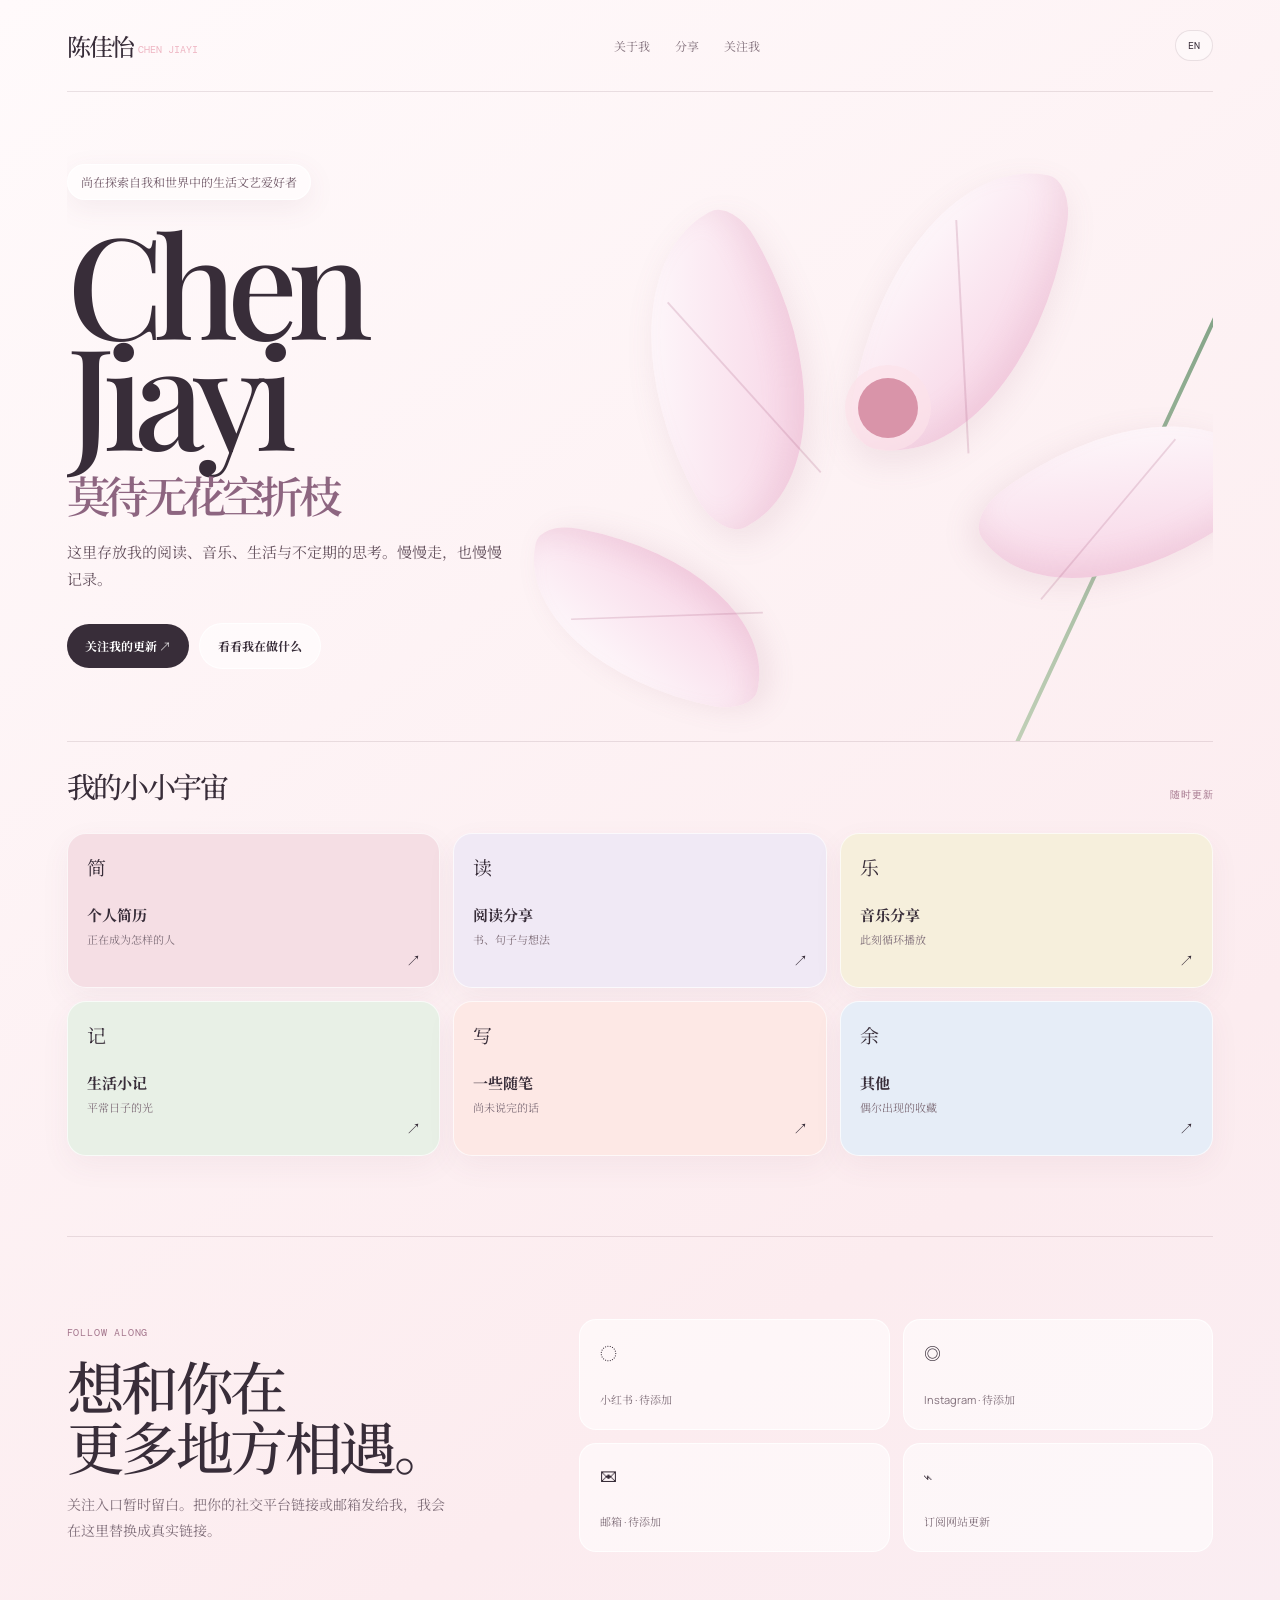
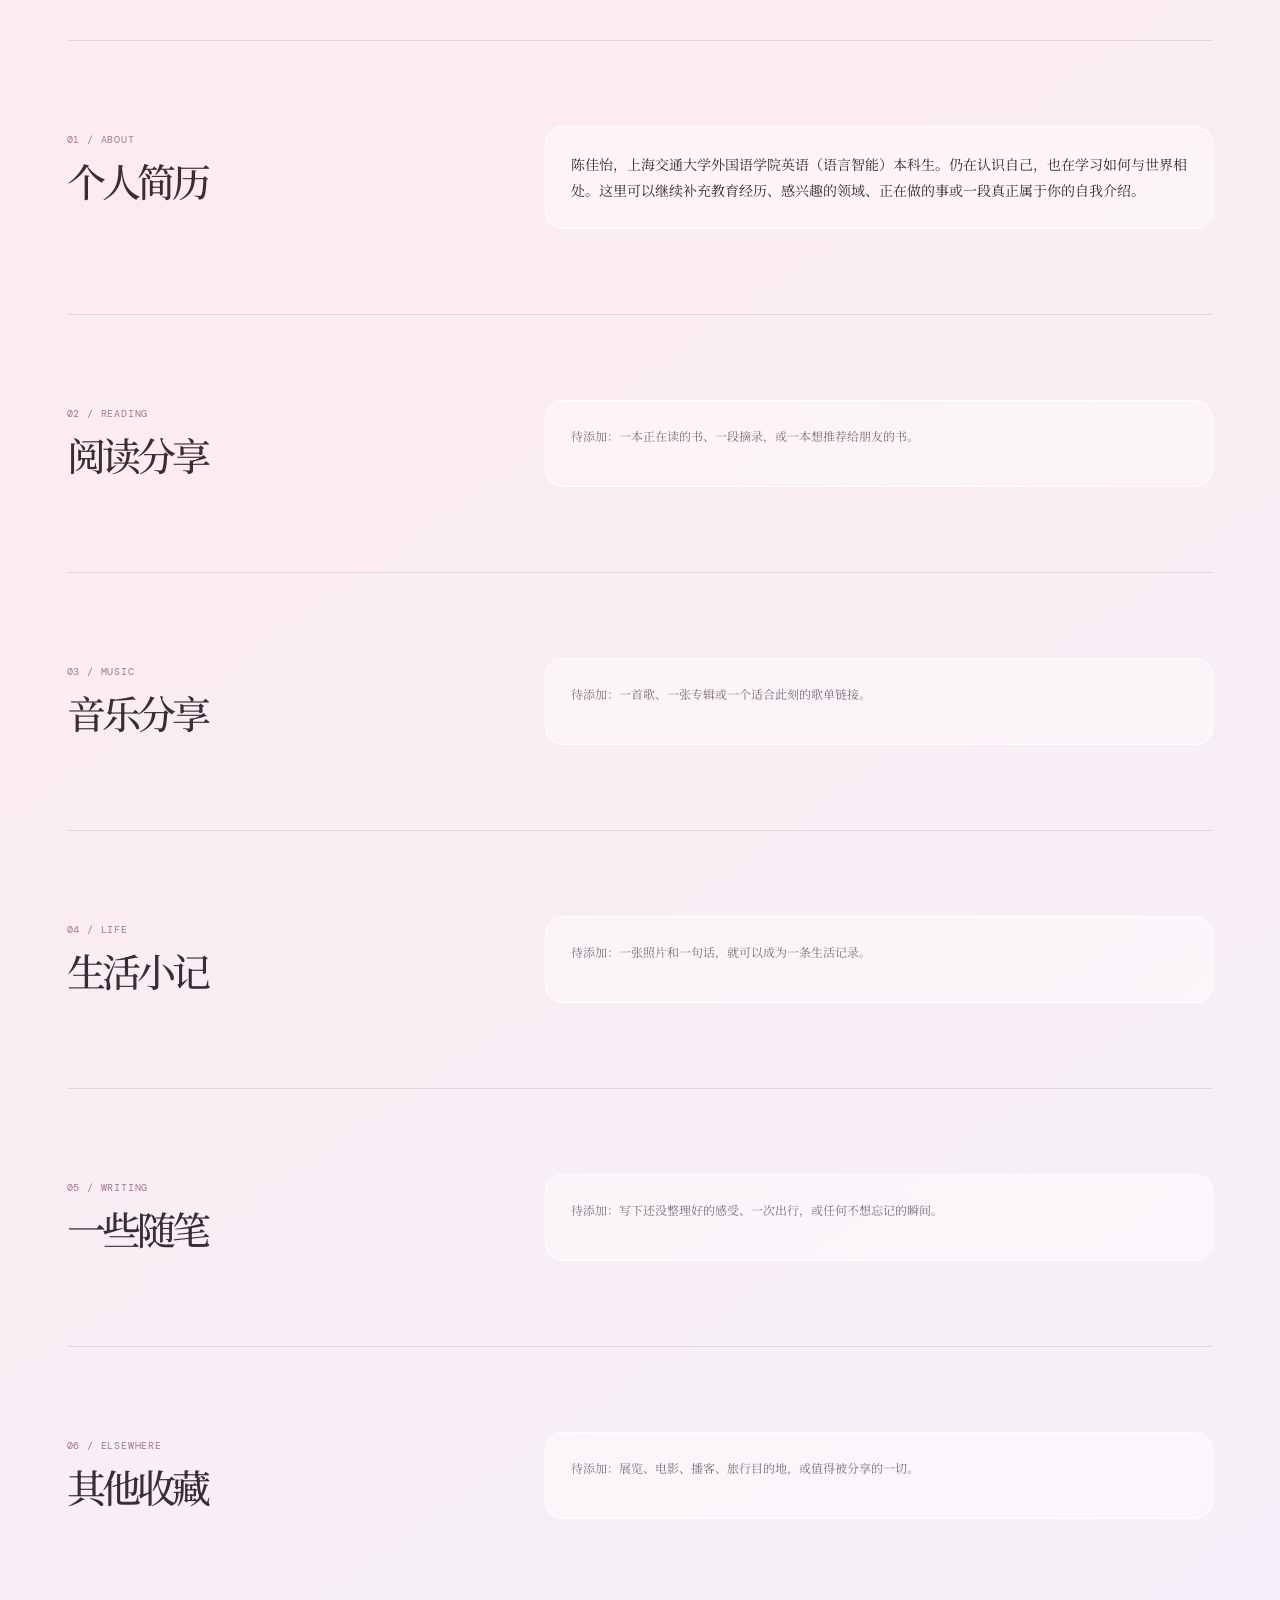
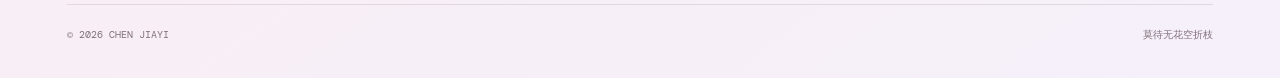
==== index.html @ 59986fd1 "Publish add-x20 static site Co-authored-by: Copilot App <223556219+Copilot@users.noreply.github.com>" ====
<!doctype html><html lang="zh-CN"><head><meta charset="utf-8"><meta name="viewport" content="width=device-width,initial-scale=1"><meta name="description" content="陈佳怡的个人网站"><title>陈佳怡 · 莫待无花空折枝</title><link rel="stylesheet" href="style.css"></head><body><div class="shell"><header class="top"><a class="brand" href="#top">陈佳怡<small>CHEN JIAYI</small></a><nav class="menu"><a href="#about" data-zh="关于我" data-en="About">关于我</a><a href="#sharing" data-zh="分享" data-en="Sharing">分享</a><a href="#follow" data-zh="关注我" data-en="Follow">关注我</a></nav><button class="lang">EN</button></header><main id="top"><section class="hero"><div class="intro"><span class="pill" data-zh="尚在探索自我和世界中的生活文艺爱好者" data-en="A life & arts lover, still exploring self and world">尚在探索自我和世界中的生活文艺爱好者</span><h1>Chen<br>Jiayi<span data-zh="莫待无花空折枝" data-en="Gather flowers while they bloom">莫待无花空折枝</span></h1><p class="summary" data-zh="这里存放我的阅读、音乐、生活与不定期的思考。慢慢走，也慢慢记录。" data-en="A home for my reading, music, everyday life, and occasional thoughts. Moving slowly, and keeping notes along the way.">这里存放我的阅读、音乐、生活与不定期的思考。慢慢走，也慢慢记录。</p><div class="actions"><a class="button primary" href="#follow" data-zh="关注我的更新 ↗" data-en="Follow my updates ↗">关注我的更新 ↗</a><a class="button secondary" href="#sharing" data-zh="看看我在做什么" data-en="See what I share">看看我在做什么</a></div></div><div class="magnolia" aria-hidden="true"><i class="stem"></i><i class="petal p1"></i><i class="petal p2"></i><i class="petal p3"></i><i class="petal p4"></i><i class="flower-center"></i></div></section><section class="modules" id="sharing"><div class="modules-head"><h2 data-zh="我的小小宇宙" data-en="My little universe">我的小小宇宙</h2><span class="eyebrow" data-zh="随时更新" data-en="UPDATED WHENEVER">随时更新</span></div><div class="module-grid"><a class="module" href="#about"><span class="icon">简</span><strong data-zh="个人简历" data-en="About me">个人简历</strong><small data-zh="正在成为怎样的人" data-en="Who I’m becoming">正在成为怎样的人</small><b>↗</b></a><a class="module" href="#reading"><span class="icon">读</span><strong data-zh="阅读分享" data-en="Reading">阅读分享</strong><small data-zh="书、句子与想法" data-en="Books, lines, ideas">书、句子与想法</small><b>↗</b></a><a class="module" href="#music"><span class="icon">乐</span><strong data-zh="音乐分享" data-en="Music">音乐分享</strong><small data-zh="此刻循环播放" data-en="On repeat lately">此刻循环播放</small><b>↗</b></a><a class="module" href="#life"><span class="icon">记</span><strong data-zh="生活小记" data-en="Life notes">生活小记</strong><small data-zh="平常日子的光" data-en="Light in ordinary days">平常日子的光</small><b>↗</b></a><a class="module" href="#writing"><span class="icon">写</span><strong data-zh="一些随笔" data-en="Writing">一些随笔</strong><small data-zh="尚未说完的话" data-en="Thoughts in progress">尚未说完的话</small><b>↗</b></a><a class="module" href="#other"><span class="icon">余</span><strong data-zh="其他" data-en="Elsewhere">其他</strong><small data-zh="偶尔出现的收藏" data-en="Occasional finds">偶尔出现的收藏</small><b>↗</b></a></div></section><section class="quick" id="follow"><div><span class="eyebrow">FOLLOW ALONG</span><h2 data-zh="想和你在<br>更多地方相遇。" data-en="Let’s meet in<br>more places.">想和你在<br>更多地方相遇。</h2><p data-zh="关注入口暂时留白。把你的社交平台链接或邮箱发给我，我会在这里替换成真实链接。" data-en="These follow links are ready for your social accounts or email. Send me the addresses and I’ll add the real destinations.">关注入口暂时留白。把你的社交平台链接或邮箱发给我，我会在这里替换成真实链接。</p></div><div class="follow"><a href="#"><span>◌</span><small data-zh="小红书 · 待添加" data-en="Xiaohongshu · To add">小红书 · 待添加</small></a><a href="#"><span>◎</span><small data-zh="Instagram · 待添加" data-en="Instagram · To add">Instagram · 待添加</small></a><a href="#"><span>✉</span><small data-zh="邮箱 · 待添加" data-en="Email · To add">邮箱 · 待添加</small></a><a href="#sharing"><span>⌁</span><small data-zh="订阅网站更新" data-en="Follow site updates">订阅网站更新</small></a></div></section><section class="detail" id="about"><div class="detail-grid"><div><span class="eyebrow">01 / ABOUT</span><h2 class="detail-title" data-zh="个人简历" data-en="About me">个人简历</h2></div><div class="content-card"><p data-zh="陈佳怡，上海交通大学外国语学院英语（语言智能）本科生。仍在认识自己，也在学习如何与世界相处。这里可以继续补充教育经历、感兴趣的领域、正在做的事或一段真正属于你的自我介绍。" data-en="Chen Jiayi is an undergraduate student of English (Language Intelligence) at the School of Foreign Languages, Shanghai Jiao Tong University. Still getting to know herself, and learning how to be with the world. This is a space for your education, interests, current work, or a personal introduction.">陈佳怡，上海交通大学外国语学院英语（语言智能）本科生。仍在认识自己，也在学习如何与世界相处。这里可以继续补充教育经历、感兴趣的领域、正在做的事或一段真正属于你的自我介绍。</p></div></div></section><section class="detail" id="reading"><div class="detail-grid"><div><span class="eyebrow">02 / READING</span><h2 class="detail-title" data-zh="阅读分享" data-en="Reading">阅读分享</h2></div><div class="content-card"><p class="note" data-zh="待添加：一本正在读的书、一段摘录，或一本想推荐给朋友的书。" data-en="To add: A book you are reading, a favorite passage, or a recommendation for a friend.">待添加：一本正在读的书、一段摘录，或一本想推荐给朋友的书。</p></div></div></section><section class="detail" id="music"><div class="detail-grid"><div><span class="eyebrow">03 / MUSIC</span><h2 class="detail-title" data-zh="音乐分享" data-en="Music">音乐分享</h2></div><div class="content-card"><p class="note" data-zh="待添加：一首歌、一张专辑或一个适合此刻的歌单链接。" data-en="To add: A song, an album, or a playlist for this moment.">待添加：一首歌、一张专辑或一个适合此刻的歌单链接。</p></div></div></section><section class="detail" id="life"><div class="detail-grid"><div><span class="eyebrow">04 / LIFE</span><h2 class="detail-title" data-zh="生活小记" data-en="Life notes">生活小记</h2></div><div class="content-card"><p class="note" data-zh="待添加：一张照片和一句话，就可以成为一条生活记录。" data-en="To add: One photo and one sentence are enough for a life note.">待添加：一张照片和一句话，就可以成为一条生活记录。</p></div></div></section><section class="detail" id="writing"><div class="detail-grid"><div><span class="eyebrow">05 / WRITING</span><h2 class="detail-title" data-zh="一些随笔" data-en="Writing">一些随笔</h2></div><div class="content-card"><p class="note" data-zh="待添加：写下还没整理好的感受、一次出行，或任何不想忘记的瞬间。" data-en="To add: A feeling still taking shape, a journey, or a moment you don’t want to lose.">待添加：写下还没整理好的感受、一次出行，或任何不想忘记的瞬间。</p></div></div></section><section class="detail" id="other"><div class="detail-grid"><div><span class="eyebrow">06 / ELSEWHERE</span><h2 class="detail-title" data-zh="其他收藏" data-en="Elsewhere">其他收藏</h2></div><div class="content-card"><p class="note" data-zh="待添加：展览、电影、播客、旅行目的地，或值得被分享的一切。" data-en="To add: Exhibitions, films, podcasts, travel places, or anything worth sharing.">待添加：展览、电影、播客、旅行目的地，或值得被分享的一切。</p></div></div></section></main><footer class="footer"><span>© 2026 CHEN JIAYI</span><span data-zh="莫待无花空折枝" data-en="GATHER FLOWERS WHILE THEY BLOOM">莫待无花空折枝</span></footer></div><script src="script.js"></script></body></html>
---- style.css ----
@import url('https://fonts.googleapis.com/css2?family=DM+Mono&family=Manrope:wght@400;500;600;700&family=Noto+Serif+SC:wght@400;500;600;700&family=Playfair+Display:ital,wght@0,500;0,600;1,500;1,600&display=swap');
:root{--ink:#382d39;--muted:#806f7a;--pink:#fcedf0;--rose:#eeb5c2;--lav:#eee9f5;--cream:#fffdfb;--line:rgba(93,58,75,.13);--glass:rgba(255,255,255,.55)}*{box-sizing:border-box}html{scroll-behavior:smooth}body{margin:0;background:linear-gradient(145deg,#fffafb 0%,#fcecef 45%,#f5f0fa 100%);color:var(--ink);font-family:Manrope,'Noto Serif SC',sans-serif}.shell{max-width:1370px;margin:auto;min-height:100vh;padding:0 5.2vw}.top{height:92px;display:flex;align-items:center;justify-content:space-between;border-bottom:1px solid var(--line)}.brand{font:500 24px 'Noto Serif SC',serif;letter-spacing:-.08em;color:var(--ink);text-decoration:none}.brand small{font:10px 'DM Mono';letter-spacing:0;color:var(--rose);vertical-align:middle;margin-left:5px}.menu{display:flex;align-items:center;gap:25px}.menu a{font-size:12px;color:var(--muted);text-decoration:none}.menu a:hover{color:var(--ink)}.lang{font:10px 'DM Mono';color:var(--ink);border:1px solid var(--line);background:rgba(255,255,255,.4);border-radius:20px;padding:8px 12px;cursor:pointer}.hero{min-height:610px;display:grid;grid-template-columns:1.08fr .92fr;align-items:center;position:relative;overflow:hidden}.intro{position:relative;z-index:3;padding:72px 0}.pill{display:inline-block;background:var(--glass);border:1px solid rgba(255,255,255,.9);box-shadow:0 8px 28px rgba(124,76,97,.08);border-radius:99px;padding:8px 13px;font-size:12px;color:#745d6b}.hero h1{font:500 clamp(5rem,11vw,10.5rem)/.79 'Playfair Display','Noto Serif SC',serif;letter-spacing:-.075em;margin:26px 0 13px}.hero h1 span{display:block;font:600 clamp(1.55rem,3.4vw,3.25rem)/1 'Noto Serif SC';letter-spacing:-.12em;color:#8d6580;margin-top:25px}.summary{font-size:15px;line-height:1.8;max-width:445px;margin:22px 0;color:#66535f}.actions{display:flex;gap:10px;align-items:center;margin-top:30px}.button{border-radius:99px;padding:13px 18px;text-decoration:none;font-size:12px;font-weight:700}.button.primary{background:var(--ink);color:white}.button.secondary{color:var(--ink);background:var(--glass);border:1px solid rgba(255,255,255,.9)}.magnolia{position:absolute;right:-3%;width:54%;height:100%;top:0;z-index:1}.stem{position:absolute;right:19%;bottom:-7%;height:87%;width:4px;background:linear-gradient(#7b9e81,#c3d1b9);transform:rotate(25deg);border-radius:10px}.petal{position:absolute;width:190px;height:315px;background:linear-gradient(120deg,#fff 10%,#f7d3e5 80%);border-radius:88% 16% 86% 17%;transform-origin:bottom center;box-shadow:inset -15px -10px 30px rgba(205,132,166,.14),0 13px 35px rgba(144,99,121,.12)}.petal:after{content:"";position:absolute;width:2px;height:78%;left:53%;bottom:3%;background:rgba(181,111,144,.25);transform:rotate(-13deg)}.p1{left:12%;top:14%;transform:rotate(-29deg) scale(.93)}.p2{left:34%;top:8%;transform:rotate(10deg) scale(.95)}.p3{left:47%;top:27%;transform:rotate(53deg) scale(.85)}.p4{left:7%;top:36%;transform:rotate(-79deg) scale(.78)}.flower-center{position:absolute;top:44%;left:37%;width:60px;height:60px;background:#d994a9;border-radius:50%;z-index:2;box-shadow:0 0 0 13px rgba(252,227,234,.7)}.modules{border-top:1px solid var(--line);padding:23px 0 80px}.modules-head{display:flex;justify-content:space-between;align-items:baseline;margin-bottom:27px}.eyebrow{font:10px 'DM Mono';letter-spacing:.08em;color:#a4768d}.modules-head h2,.section-title{font:500 29px 'Noto Serif SC';letter-spacing:-.08em;margin:0}.module-grid{display:grid;grid-template-columns:repeat(3,1fr);gap:13px}.module{min-height:155px;border-radius:19px;padding:19px;position:relative;overflow:hidden;text-decoration:none;color:var(--ink);border:1px solid rgba(255,255,255,.72);box-shadow:0 10px 30px rgba(122,76,96,.06);transition:transform .2s}.module:hover{transform:translateY(-4px)}.module:nth-child(1){background:#f5dee4}.module:nth-child(2){background:#f0e9f5}.module:nth-child(3){background:#f6efdc}.module:nth-child(4){background:#e8f0e6}.module:nth-child(5){background:#fde8e5}.module:nth-child(6){background:#e6edf7}.module .icon{font:19px 'Noto Serif SC';display:block;margin-bottom:24px}.module strong{display:block;font-size:15px}.module small{display:block;margin-top:5px;font-size:11px;color:var(--muted)}.module b{position:absolute;right:18px;bottom:16px;font:15px 'DM Mono';font-weight:400}.quick{padding:82px 0;border-top:1px solid var(--line);display:grid;grid-template-columns:.8fr 1.2fr;gap:7vw}.quick h2{font:500 clamp(2.2rem,4.5vw,4.5rem)/1.05 'Playfair Display','Noto Serif SC';letter-spacing:-.06em;margin:15px 0}.quick p{font-size:14px;line-height:1.85;color:var(--muted);max-width:390px}.follow{display:grid;grid-template-columns:1fr 1fr;gap:13px;align-content:start}.follow a{border-radius:17px;padding:20px;background:var(--glass);border:1px solid rgba(255,255,255,.8);color:var(--ink);text-decoration:none;min-height:105px}.follow span{display:block;font-size:17px;margin-bottom:22px}.follow small{font-size:11px;color:var(--muted)}.detail{scroll-margin-top:25px;padding:85px 0;border-top:1px solid var(--line)}.detail-grid{display:grid;grid-template-columns:.72fr 1.28fr;gap:8vw}.detail-title{font:500 39px/1.15 'Noto Serif SC';letter-spacing:-.1em;margin:10px 0}.content-card{background:rgba(255,255,255,.42);border:1px solid rgba(255,255,255,.8);padding:25px;border-radius:18px;line-height:1.85;font-size:14px}.content-card p{margin:0}.note{color:var(--muted);font-size:12px}.footer{display:flex;justify-content:space-between;border-top:1px solid var(--line);padding:23px 0 36px;font:10px 'DM Mono';color:var(--muted)}@media(max-width:760px){.shell{padding:0 21px}.top{height:72px}.menu{gap:11px}.menu a{font-size:10px}.brand{font-size:20px}.hero{min-height:650px;display:block}.intro{padding-top:76px}.hero h1{font-size:21vw}.summary{max-width:80%;font-size:13px}.magnolia{height:54%;width:95%;right:-23%;bottom:-1%;top:auto;opacity:.78}.petal{width:120px;height:200px}.module-grid{grid-template-columns:1fr 1fr}.module{min-height:135px}.quick,.detail-grid{grid-template-columns:1fr;gap:35px}.quick{padding:58px 0}.footer{gap:14px;flex-wrap:wrap}.actions{flex-wrap:wrap}.detail{padding:60px 0}}
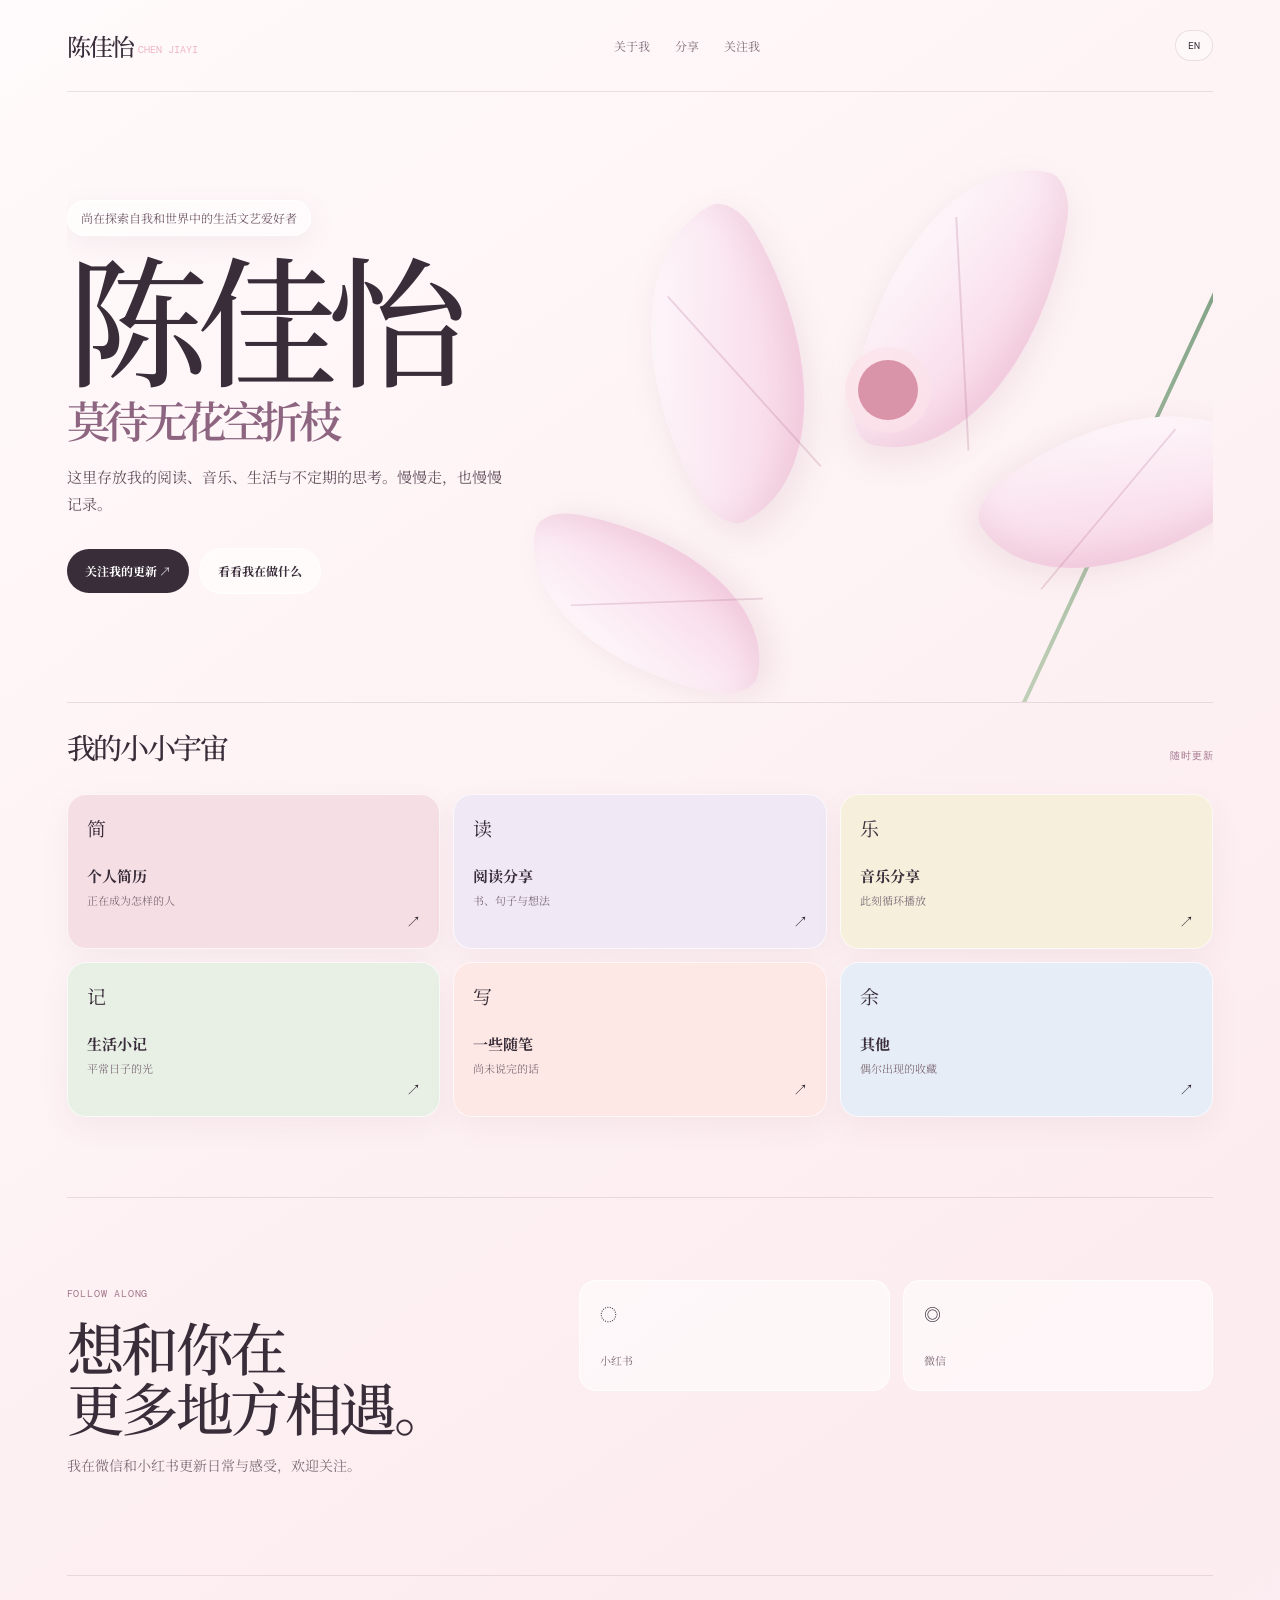
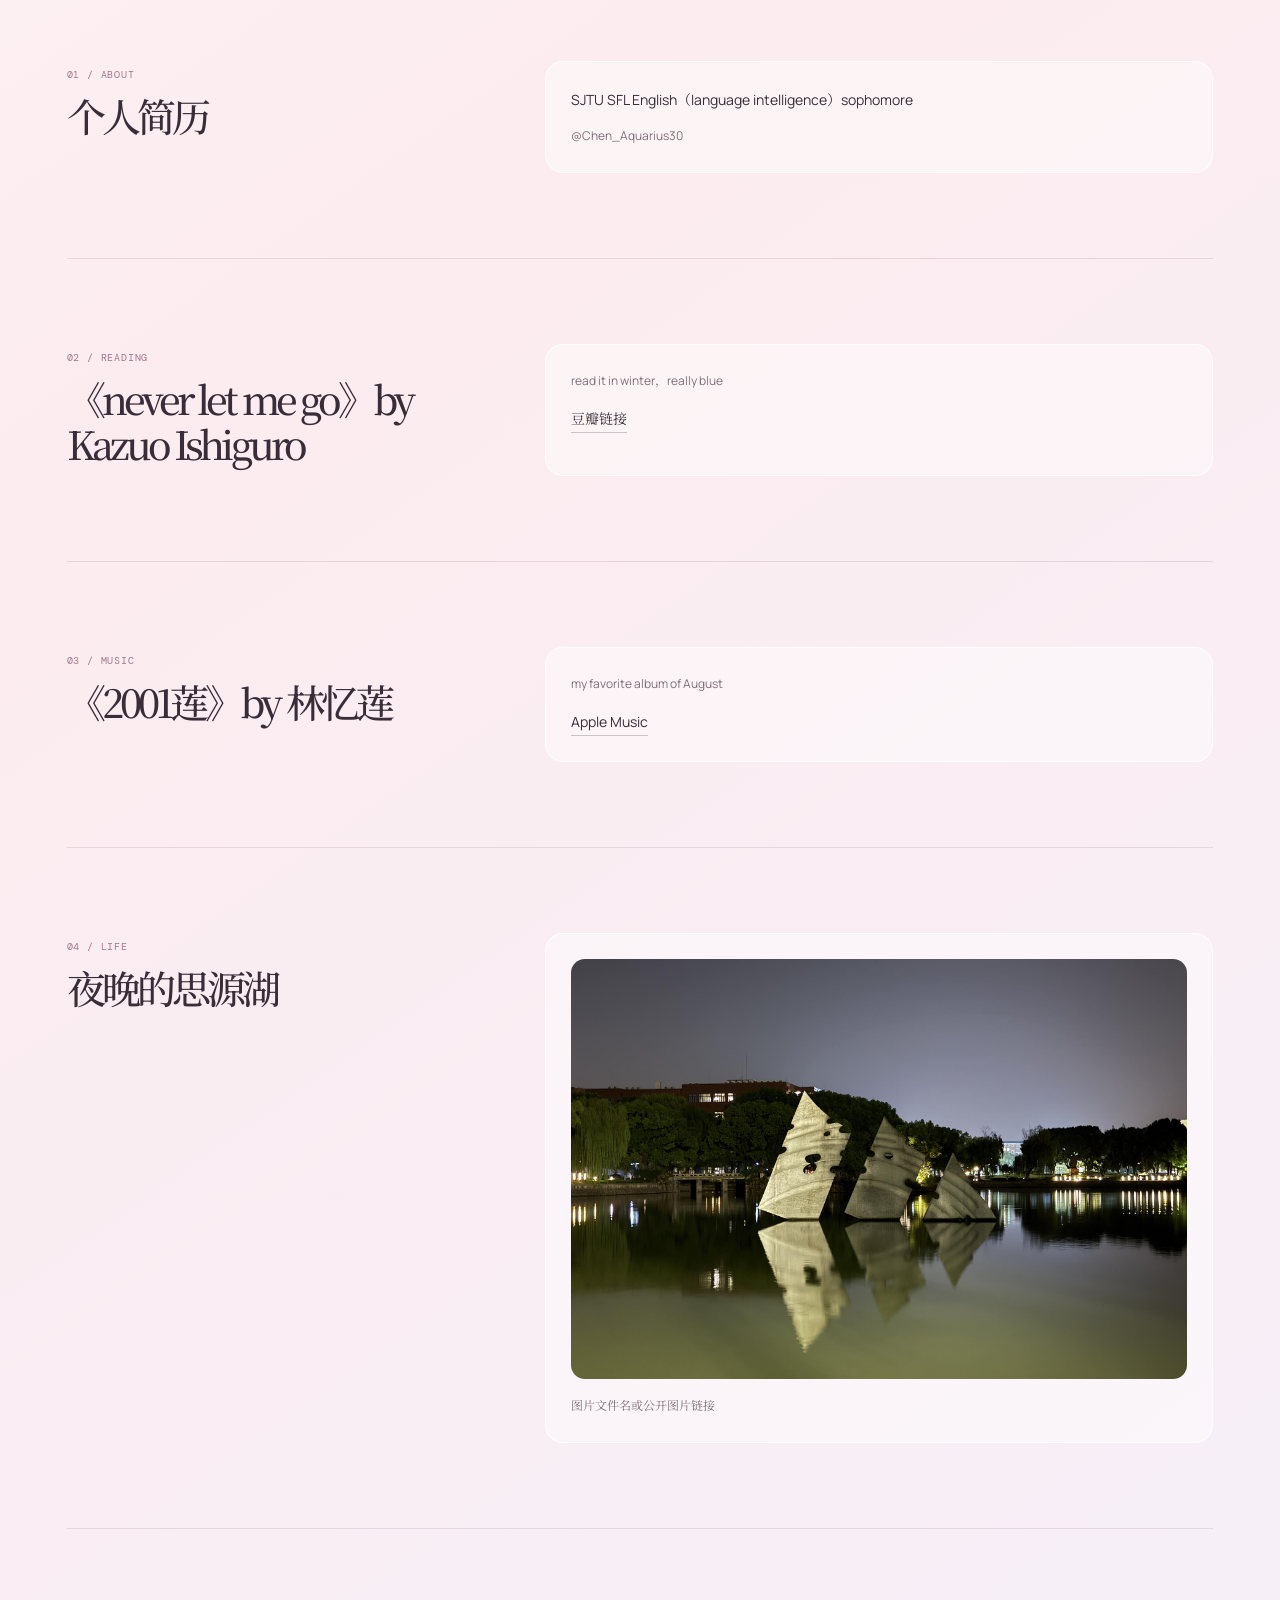
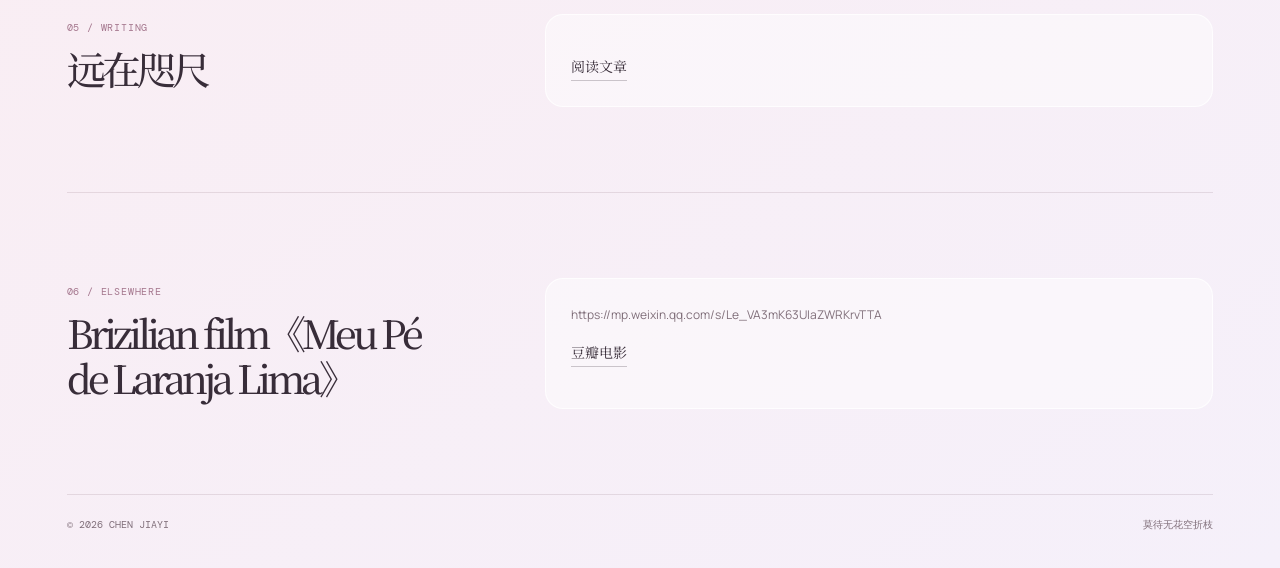
==== commit 75b11e59: "feat: create Chen Jiayi personal homepage" ====
--- a/index.html
+++ b/index.html
@@ -1 +1,162 @@
-<!doctype html><html lang="zh-CN"><head><meta charset="utf-8"><meta name="viewport" content="width=device-width,initial-scale=1"><meta name="description" content="陈佳怡的个人网站"><title>陈佳怡 · 莫待无花空折枝</title><link rel="stylesheet" href="style.css"></head><body><div class="shell"><header class="top"><a class="brand" href="#top">陈佳怡<small>CHEN JIAYI</small></a><nav class="menu"><a href="#about" data-zh="关于我" data-en="About">关于我</a><a href="#sharing" data-zh="分享" data-en="Sharing">分享</a><a href="#follow" data-zh="关注我" data-en="Follow">关注我</a></nav><button class="lang">EN</button></header><main id="top"><section class="hero"><div class="intro"><span class="pill" data-zh="尚在探索自我和世界中的生活文艺爱好者" data-en="A life & arts lover, still exploring self and world">尚在探索自我和世界中的生活文艺爱好者</span><h1>Chen<br>Jiayi<span data-zh="莫待无花空折枝" data-en="Gather flowers while they bloom">莫待无花空折枝</span></h1><p class="summary" data-zh="这里存放我的阅读、音乐、生活与不定期的思考。慢慢走，也慢慢记录。" data-en="A home for my reading, music, everyday life, and occasional thoughts. Moving slowly, and keeping notes along the way.">这里存放我的阅读、音乐、生活与不定期的思考。慢慢走，也慢慢记录。</p><div class="actions"><a class="button primary" href="#follow" data-zh="关注我的更新 ↗" data-en="Follow my updates ↗">关注我的更新 ↗</a><a class="button secondary" href="#sharing" data-zh="看看我在做什么" data-en="See what I share">看看我在做什么</a></div></div><div class="magnolia" aria-hidden="true"><i class="stem"></i><i class="petal p1"></i><i class="petal p2"></i><i class="petal p3"></i><i class="petal p4"></i><i class="flower-center"></i></div></section><section class="modules" id="sharing"><div class="modules-head"><h2 data-zh="我的小小宇宙" data-en="My little universe">我的小小宇宙</h2><span class="eyebrow" data-zh="随时更新" data-en="UPDATED WHENEVER">随时更新</span></div><div class="module-grid"><a class="module" href="#about"><span class="icon">简</span><strong data-zh="个人简历" data-en="About me">个人简历</strong><small data-zh="正在成为怎样的人" data-en="Who I’m becoming">正在成为怎样的人</small><b>↗</b></a><a class="module" href="#reading"><span class="icon">读</span><strong data-zh="阅读分享" data-en="Reading">阅读分享</strong><small data-zh="书、句子与想法" data-en="Books, lines, ideas">书、句子与想法</small><b>↗</b></a><a class="module" href="#music"><span class="icon">乐</span><strong data-zh="音乐分享" data-en="Music">音乐分享</strong><small data-zh="此刻循环播放" data-en="On repeat lately">此刻循环播放</small><b>↗</b></a><a class="module" href="#life"><span class="icon">记</span><strong data-zh="生活小记" data-en="Life notes">生活小记</strong><small data-zh="平常日子的光" data-en="Light in ordinary days">平常日子的光</small><b>↗</b></a><a class="module" href="#writing"><span class="icon">写</span><strong data-zh="一些随笔" data-en="Writing">一些随笔</strong><small data-zh="尚未说完的话" data-en="Thoughts in progress">尚未说完的话</small><b>↗</b></a><a class="module" href="#other"><span class="icon">余</span><strong data-zh="其他" data-en="Elsewhere">其他</strong><small data-zh="偶尔出现的收藏" data-en="Occasional finds">偶尔出现的收藏</small><b>↗</b></a></div></section><section class="quick" id="follow"><div><span class="eyebrow">FOLLOW ALONG</span><h2 data-zh="想和你在<br>更多地方相遇。" data-en="Let’s meet in<br>more places.">想和你在<br>更多地方相遇。</h2><p data-zh="关注入口暂时留白。把你的社交平台链接或邮箱发给我，我会在这里替换成真实链接。" data-en="These follow links are ready for your social accounts or email. Send me the addresses and I’ll add the real destinations.">关注入口暂时留白。把你的社交平台链接或邮箱发给我，我会在这里替换成真实链接。</p></div><div class="follow"><a href="#"><span>◌</span><small data-zh="小红书 · 待添加" data-en="Xiaohongshu · To add">小红书 · 待添加</small></a><a href="#"><span>◎</span><small data-zh="Instagram · 待添加" data-en="Instagram · To add">Instagram · 待添加</small></a><a href="#"><span>✉</span><small data-zh="邮箱 · 待添加" data-en="Email · To add">邮箱 · 待添加</small></a><a href="#sharing"><span>⌁</span><small data-zh="订阅网站更新" data-en="Follow site updates">订阅网站更新</small></a></div></section><section class="detail" id="about"><div class="detail-grid"><div><span class="eyebrow">01 / ABOUT</span><h2 class="detail-title" data-zh="个人简历" data-en="About me">个人简历</h2></div><div class="content-card"><p data-zh="陈佳怡，上海交通大学外国语学院英语（语言智能）本科生。仍在认识自己，也在学习如何与世界相处。这里可以继续补充教育经历、感兴趣的领域、正在做的事或一段真正属于你的自我介绍。" data-en="Chen Jiayi is an undergraduate student of English (Language Intelligence) at the School of Foreign Languages, Shanghai Jiao Tong University. Still getting to know herself, and learning how to be with the world. This is a space for your education, interests, current work, or a personal introduction.">陈佳怡，上海交通大学外国语学院英语（语言智能）本科生。仍在认识自己，也在学习如何与世界相处。这里可以继续补充教育经历、感兴趣的领域、正在做的事或一段真正属于你的自我介绍。</p></div></div></section><section class="detail" id="reading"><div class="detail-grid"><div><span class="eyebrow">02 / READING</span><h2 class="detail-title" data-zh="阅读分享" data-en="Reading">阅读分享</h2></div><div class="content-card"><p class="note" data-zh="待添加：一本正在读的书、一段摘录，或一本想推荐给朋友的书。" data-en="To add: A book you are reading, a favorite passage, or a recommendation for a friend.">待添加：一本正在读的书、一段摘录，或一本想推荐给朋友的书。</p></div></div></section><section class="detail" id="music"><div class="detail-grid"><div><span class="eyebrow">03 / MUSIC</span><h2 class="detail-title" data-zh="音乐分享" data-en="Music">音乐分享</h2></div><div class="content-card"><p class="note" data-zh="待添加：一首歌、一张专辑或一个适合此刻的歌单链接。" data-en="To add: A song, an album, or a playlist for this moment.">待添加：一首歌、一张专辑或一个适合此刻的歌单链接。</p></div></div></section><section class="detail" id="life"><div class="detail-grid"><div><span class="eyebrow">04 / LIFE</span><h2 class="detail-title" data-zh="生活小记" data-en="Life notes">生活小记</h2></div><div class="content-card"><p class="note" data-zh="待添加：一张照片和一句话，就可以成为一条生活记录。" data-en="To add: One photo and one sentence are enough for a life note.">待添加：一张照片和一句话，就可以成为一条生活记录。</p></div></div></section><section class="detail" id="writing"><div class="detail-grid"><div><span class="eyebrow">05 / WRITING</span><h2 class="detail-title" data-zh="一些随笔" data-en="Writing">一些随笔</h2></div><div class="content-card"><p class="note" data-zh="待添加：写下还没整理好的感受、一次出行，或任何不想忘记的瞬间。" data-en="To add: A feeling still taking shape, a journey, or a moment you don’t want to lose.">待添加：写下还没整理好的感受、一次出行，或任何不想忘记的瞬间。</p></div></div></section><section class="detail" id="other"><div class="detail-grid"><div><span class="eyebrow">06 / ELSEWHERE</span><h2 class="detail-title" data-zh="其他收藏" data-en="Elsewhere">其他收藏</h2></div><div class="content-card"><p class="note" data-zh="待添加：展览、电影、播客、旅行目的地，或值得被分享的一切。" data-en="To add: Exhibitions, films, podcasts, travel places, or anything worth sharing.">待添加：展览、电影、播客、旅行目的地，或值得被分享的一切。</p></div></div></section></main><footer class="footer"><span>© 2026 CHEN JIAYI</span><span data-zh="莫待无花空折枝" data-en="GATHER FLOWERS WHILE THEY BLOOM">莫待无花空折枝</span></footer></div><script src="script.js"></script></body></html>
+<!doctype html>
+<html lang="zh-CN">
+<head>
+  <meta charset="utf-8">
+  <meta name="viewport" content="width=device-width,initial-scale=1">
+  <meta name="description" content="陈佳怡的个人网站">
+  <title>陈佳怡 · 莫待无花空折枝</title>
+  <link rel="stylesheet" href="style.css">
+</head>
+<body>
+  <div class="shell">
+    <header class="top">
+      <a class="brand" href="#top">陈佳怡<small>CHEN JIAYI</small></a>
+      <nav class="menu">
+        <a href="#about" data-zh="关于我" data-en="About">关于我</a>
+        <a href="#sharing" data-zh="分享" data-en="Sharing">分享</a>
+        <a href="#follow" data-zh="关注我" data-en="Follow">关注我</a>
+      </nav>
+      <button class="lang" type="button">EN</button>
+    </header>
+
+    <main id="top">
+      <section class="hero">
+        <div class="intro">
+          <span class="pill" data-zh="尚在探索自我和世界中的生活文艺爱好者" data-en="A life & arts lover, still exploring self and world">尚在探索自我和世界中的生活文艺爱好者</span>
+          <h1>
+            <span class="hero-name">Chen<br>Jiayi</span>
+            <span class="hero-slogan" data-zh="莫待无花空折枝" data-en="Gather flowers while they bloom">莫待无花空折枝</span>
+          </h1>
+          <p class="summary" data-zh="我在记录阅读、音乐、生活和那些不肯被遗忘的欢喜。愿每一天都慢一点，也认真一点。" data-en="I’m collecting the books, songs, routines, and quiet joys that deserve to be remembered. I try to move slowly and live with intention.">我在记录阅读、音乐、生活和那些不肯被遗忘的欢喜。愿每一天都慢一点，也认真一点。</p>
+          <div class="actions">
+            <a class="button primary" href="#follow" data-zh="关注我的更新 ↗" data-en="Follow my updates ↗">关注我的更新 ↗</a>
+            <a class="button secondary" href="#sharing" data-zh="看看我在做什么" data-en="See what I share">看看我在做什么</a>
+          </div>
+        </div>
+
+        <div class="magnolia" aria-hidden="true">
+          <i class="stem"></i>
+          <i class="petal p1"></i>
+          <i class="petal p2"></i>
+          <i class="petal p3"></i>
+          <i class="petal p4"></i>
+          <i class="flower-center"></i>
+        </div>
+      </section>
+
+      <section class="modules" id="sharing">
+        <div class="modules-head">
+          <h2 data-zh="我的小小宇宙" data-en="My little universe">我的小小宇宙</h2>
+          <span class="eyebrow" data-zh="随时更新" data-en="UPDATED WHENEVER">随时更新</span>
+        </div>
+        <div class="module-grid">
+          <a class="module" href="#about"><span class="icon">简</span><strong data-zh="个人简历" data-en="About me">个人简历</strong><small data-zh="正在成为怎样的人" data-en="Who I’m becoming">正在成为怎样的人</small><b>↗</b></a>
+          <a class="module" href="#reading"><span class="icon">读</span><strong data-zh="阅读分享" data-en="Reading">阅读分享</strong><small data-zh="书、句子与想法" data-en="Books, lines, ideas">书、句子与想法</small><b>↗</b></a>
+          <a class="module" href="#music"><span class="icon">乐</span><strong data-zh="音乐分享" data-en="Music">音乐分享</strong><small data-zh="此刻循环播放" data-en="On repeat lately">此刻循环播放</small><b>↗</b></a>
+          <a class="module" href="#life"><span class="icon">记</span><strong data-zh="生活小记" data-en="Life notes">生活小记</strong><small data-zh="平常日子的光" data-en="Light in ordinary days">平常日子的光</small><b>↗</b></a>
+          <a class="module" href="#writing"><span class="icon">写</span><strong data-zh="一些随笔" data-en="Writing">一些随笔</strong><small data-zh="尚未说完的话" data-en="Thoughts in progress">尚未说完的话</small><b>↗</b></a>
+          <a class="module" href="#other"><span class="icon">余</span><strong data-zh="其他" data-en="Elsewhere">其他</strong><small data-zh="偶尔出现的收藏" data-en="Occasional finds">偶尔出现的收藏</small><b>↗</b></a>
+        </div>
+      </section>
+
+      <section class="quick" id="follow">
+        <div>
+          <span class="eyebrow">FOLLOW ALONG</span>
+          <h2 data-zh="想和你在<br>更多地方相遇。" data-en="Let’s meet in<br>more places.">想和你在<br>更多地方相遇。</h2>
+          <p data-zh="我在微信和小红书更新日常与感受，欢迎关注。" data-en="I share life notes and thoughts on WeChat and Xiaohongshu — feel free to follow along.">我在微信和小红书更新日常与感受，欢迎关注。</p>
+        </div>
+        <div class="follow">
+          <a href="#"> <span>◌</span><small data-zh="微信 · 加我" data-en="WeChat · Add me">微信 · 加我</small></a>
+          <a href="#"><span>✦</span><small data-zh="小红书 · 跟着走" data-en="Xiaohongshu · Follow along">小红书 · 跟着走</small></a>
+        </div>
+      </section>
+
+      <section class="detail" id="about">
+        <div class="detail-grid">
+          <div>
+            <span class="eyebrow">01 / ABOUT</span>
+            <h2 class="detail-title" data-zh="个人简历" data-en="About me">个人简历</h2>
+          </div>
+          <div class="content-card">
+            <p data-zh="SJTU SFL English（language intelligence）sophomore" data-en="SJTU SFL English (language intelligence) sophomore">SJTU SFL English（language intelligence）sophomore</p>
+            <p class="meta" data-zh="@Chen_Aquarius30" data-en="@Chen_Aquarius30">@Chen_Aquarius30</p>
+          </div>
+        </div>
+      </section>
+
+      <section class="detail" id="reading">
+        <div class="detail-grid">
+          <div>
+            <span class="eyebrow">02 / READING</span>
+            <h2 class="detail-title" data-zh="《never let me go》by Kazuo Ishiguro" data-en="Never Let Me Go by Kazuo Ishiguro">《never let me go》by Kazuo Ishiguro</h2>
+          </div>
+          <div class="content-card">
+            <p class="note" data-zh="read it in winter，really blue" data-en="Read it in winter, really blue">read it in winter，really blue</p>
+            <a href="https://www.douban.com/doubanapp/dispatch/book/6885341?dt_dapp=1" target="_blank" rel="noreferrer">豆瓣链接</a>
+          </div>
+        </div>
+      </section>
+
+      <section class="detail" id="music">
+        <div class="detail-grid">
+          <div>
+            <span class="eyebrow">03 / MUSIC</span>
+            <h2 class="detail-title" data-zh="《2001莲》by 林忆莲" data-en="《2001》 by Sandy Lam">《2001莲》by 林忆莲</h2>
+          </div>
+          <div class="content-card">
+            <p class="note" data-zh="my favorite album of August" data-en="My favorite album of August">my favorite album of August</p>
+            <a href="https://music.apple.com/cn/album/2001-%E8%93%AE/1511962733" target="_blank" rel="noreferrer">Apple Music</a>
+          </div>
+        </div>
+      </section>
+
+      <section class="detail" id="life">
+        <div class="detail-grid">
+          <div>
+            <span class="eyebrow">04 / LIFE</span>
+            <h2 class="detail-title" data-zh="夜晚的思源湖" data-en="Night at Siyuan Lake">夜晚的思源湖</h2>
+          </div>
+          <div class="content-card">
+            <img src="./assets/siyuan-lake-night.jpg" alt="夜晚的思源湖" />
+            <p class="note" data-zh="这个世界静下来时，最适合记住自己正在慢慢长大。" data-en="When the world quiets down, it is the best time to remember how I am growing.">这个世界静下来时，最适合记住自己正在慢慢长大。</p>
+          </div>
+        </div>
+      </section>
+
+      <section class="detail" id="writing">
+        <div class="detail-grid">
+          <div>
+            <span class="eyebrow">05 / WRITING</span>
+            <h2 class="detail-title" data-zh="远在咫尺" data-en="Close Yet Distant">远在咫尺</h2>
+          </div>
+          <div class="content-card">
+            <a href="https://mp.weixin.qq.com/s/8qygU_LV9gawWur4GoGyUQ" target="_blank" rel="noreferrer">阅读文章</a>
+          </div>
+        </div>
+      </section>
+
+      <section class="detail" id="other">
+        <div class="detail-grid">
+          <div>
+            <span class="eyebrow">06 / ELSEWHERE</span>
+            <h2 class="detail-title" data-zh="Brizilian film《Meu Pé de Laranja Lima》" data-en="Brazilian film “Meu Pé de Laranja Lima”">Brizilian film《Meu Pé de Laranja Lima》</h2>
+          </div>
+          <div class="content-card">
+            <p class="note" data-zh="https://mp.weixin.qq.com/s/Le_VA3mK63UIaZWRKrvTTA" data-en="https://mp.weixin.qq.com/s/Le_VA3mK63UIaZWRKrvTTA">https://mp.weixin.qq.com/s/Le_VA3mK63UIaZWRKrvTTA</p>
+            <a href="https://www.douban.com/doubanapp/dispatch/movie/24754082?dt_dapp=1" target="_blank" rel="noreferrer">豆瓣电影</a>
+          </div>
+        </div>
+      </section>
+    </main>
+
+    <footer class="footer">
+      <span>© 2026 CHEN JIAYI</span>
+      <span data-zh="莫待无花空折枝" data-en="GATHER FLOWERS WHILE THEY BLOOM">莫待无花空折枝</span>
+    </footer>
+  </div>
+
+  <script src="content.js"></script>
+  <script src="script.js"></script>
+</body>
+</html>
+
--- a/style.css
+++ b/style.css
@@ -1,2 +1,2 @@
 @import url('https://fonts.googleapis.com/css2?family=DM+Mono&family=Manrope:wght@400;500;600;700&family=Noto+Serif+SC:wght@400;500;600;700&family=Playfair+Display:ital,wght@0,500;0,600;1,500;1,600&display=swap');
-:root{--ink:#382d39;--muted:#806f7a;--pink:#fcedf0;--rose:#eeb5c2;--lav:#eee9f5;--cream:#fffdfb;--line:rgba(93,58,75,.13);--glass:rgba(255,255,255,.55)}*{box-sizing:border-box}html{scroll-behavior:smooth}body{margin:0;background:linear-gradient(145deg,#fffafb 0%,#fcecef 45%,#f5f0fa 100%);color:var(--ink);font-family:Manrope,'Noto Serif SC',sans-serif}.shell{max-width:1370px;margin:auto;min-height:100vh;padding:0 5.2vw}.top{height:92px;display:flex;align-items:center;justify-content:space-between;border-bottom:1px solid var(--line)}.brand{font:500 24px 'Noto Serif SC',serif;letter-spacing:-.08em;color:var(--ink);text-decoration:none}.brand small{font:10px 'DM Mono';letter-spacing:0;color:var(--rose);vertical-align:middle;margin-left:5px}.menu{display:flex;align-items:center;gap:25px}.menu a{font-size:12px;color:var(--muted);text-decoration:none}.menu a:hover{color:var(--ink)}.lang{font:10px 'DM Mono';color:var(--ink);border:1px solid var(--line);background:rgba(255,255,255,.4);border-radius:20px;padding:8px 12px;cursor:pointer}.hero{min-height:610px;display:grid;grid-template-columns:1.08fr .92fr;align-items:center;position:relative;overflow:hidden}.intro{position:relative;z-index:3;padding:72px 0}.pill{display:inline-block;background:var(--glass);border:1px solid rgba(255,255,255,.9);box-shadow:0 8px 28px rgba(124,76,97,.08);border-radius:99px;padding:8px 13px;font-size:12px;color:#745d6b}.hero h1{font:500 clamp(5rem,11vw,10.5rem)/.79 'Playfair Display','Noto Serif SC',serif;letter-spacing:-.075em;margin:26px 0 13px}.hero h1 span{display:block;font:600 clamp(1.55rem,3.4vw,3.25rem)/1 'Noto Serif SC';letter-spacing:-.12em;color:#8d6580;margin-top:25px}.summary{font-size:15px;line-height:1.8;max-width:445px;margin:22px 0;color:#66535f}.actions{display:flex;gap:10px;align-items:center;margin-top:30px}.button{border-radius:99px;padding:13px 18px;text-decoration:none;font-size:12px;font-weight:700}.button.primary{background:var(--ink);color:white}.button.secondary{color:var(--ink);background:var(--glass);border:1px solid rgba(255,255,255,.9)}.magnolia{position:absolute;right:-3%;width:54%;height:100%;top:0;z-index:1}.stem{position:absolute;right:19%;bottom:-7%;height:87%;width:4px;background:linear-gradient(#7b9e81,#c3d1b9);transform:rotate(25deg);border-radius:10px}.petal{position:absolute;width:190px;height:315px;background:linear-gradient(120deg,#fff 10%,#f7d3e5 80%);border-radius:88% 16% 86% 17%;transform-origin:bottom center;box-shadow:inset -15px -10px 30px rgba(205,132,166,.14),0 13px 35px rgba(144,99,121,.12)}.petal:after{content:"";position:absolute;width:2px;height:78%;left:53%;bottom:3%;background:rgba(181,111,144,.25);transform:rotate(-13deg)}.p1{left:12%;top:14%;transform:rotate(-29deg) scale(.93)}.p2{left:34%;top:8%;transform:rotate(10deg) scale(.95)}.p3{left:47%;top:27%;transform:rotate(53deg) scale(.85)}.p4{left:7%;top:36%;transform:rotate(-79deg) scale(.78)}.flower-center{position:absolute;top:44%;left:37%;width:60px;height:60px;background:#d994a9;border-radius:50%;z-index:2;box-shadow:0 0 0 13px rgba(252,227,234,.7)}.modules{border-top:1px solid var(--line);padding:23px 0 80px}.modules-head{display:flex;justify-content:space-between;align-items:baseline;margin-bottom:27px}.eyebrow{font:10px 'DM Mono';letter-spacing:.08em;color:#a4768d}.modules-head h2,.section-title{font:500 29px 'Noto Serif SC';letter-spacing:-.08em;margin:0}.module-grid{display:grid;grid-template-columns:repeat(3,1fr);gap:13px}.module{min-height:155px;border-radius:19px;padding:19px;position:relative;overflow:hidden;text-decoration:none;color:var(--ink);border:1px solid rgba(255,255,255,.72);box-shadow:0 10px 30px rgba(122,76,96,.06);transition:transform .2s}.module:hover{transform:translateY(-4px)}.module:nth-child(1){background:#f5dee4}.module:nth-child(2){background:#f0e9f5}.module:nth-child(3){background:#f6efdc}.module:nth-child(4){background:#e8f0e6}.module:nth-child(5){background:#fde8e5}.module:nth-child(6){background:#e6edf7}.module .icon{font:19px 'Noto Serif SC';display:block;margin-bottom:24px}.module strong{display:block;font-size:15px}.module small{display:block;margin-top:5px;font-size:11px;color:var(--muted)}.module b{position:absolute;right:18px;bottom:16px;font:15px 'DM Mono';font-weight:400}.quick{padding:82px 0;border-top:1px solid var(--line);display:grid;grid-template-columns:.8fr 1.2fr;gap:7vw}.quick h2{font:500 clamp(2.2rem,4.5vw,4.5rem)/1.05 'Playfair Display','Noto Serif SC';letter-spacing:-.06em;margin:15px 0}.quick p{font-size:14px;line-height:1.85;color:var(--muted);max-width:390px}.follow{display:grid;grid-template-columns:1fr 1fr;gap:13px;align-content:start}.follow a{border-radius:17px;padding:20px;background:var(--glass);border:1px solid rgba(255,255,255,.8);color:var(--ink);text-decoration:none;min-height:105px}.follow span{display:block;font-size:17px;margin-bottom:22px}.follow small{font-size:11px;color:var(--muted)}.detail{scroll-margin-top:25px;padding:85px 0;border-top:1px solid var(--line)}.detail-grid{display:grid;grid-template-columns:.72fr 1.28fr;gap:8vw}.detail-title{font:500 39px/1.15 'Noto Serif SC';letter-spacing:-.1em;margin:10px 0}.content-card{background:rgba(255,255,255,.42);border:1px solid rgba(255,255,255,.8);padding:25px;border-radius:18px;line-height:1.85;font-size:14px}.content-card p{margin:0}.note{color:var(--muted);font-size:12px}.footer{display:flex;justify-content:space-between;border-top:1px solid var(--line);padding:23px 0 36px;font:10px 'DM Mono';color:var(--muted)}@media(max-width:760px){.shell{padding:0 21px}.top{height:72px}.menu{gap:11px}.menu a{font-size:10px}.brand{font-size:20px}.hero{min-height:650px;display:block}.intro{padding-top:76px}.hero h1{font-size:21vw}.summary{max-width:80%;font-size:13px}.magnolia{height:54%;width:95%;right:-23%;bottom:-1%;top:auto;opacity:.78}.petal{width:120px;height:200px}.module-grid{grid-template-columns:1fr 1fr}.module{min-height:135px}.quick,.detail-grid{grid-template-columns:1fr;gap:35px}.quick{padding:58px 0}.footer{gap:14px;flex-wrap:wrap}.actions{flex-wrap:wrap}.detail{padding:60px 0}}
+:root{--ink:#382d39;--muted:#806f7a;--pink:#fcedf0;--rose:#eeb5c2;--lav:#eee9f5;--cream:#fffdfb;--line:rgba(93,58,75,.13);--glass:rgba(255,255,255,.55)}*{box-sizing:border-box}html{scroll-behavior:smooth}body{margin:0;background:linear-gradient(145deg,#fffafb 0%,#fcecef 45%,#f5f0fa 100%);color:var(--ink);font-family:Manrope,'Noto Serif SC',sans-serif}.shell{max-width:1370px;margin:auto;min-height:100vh;padding:0 5.2vw}.top{height:92px;display:flex;align-items:center;justify-content:space-between;border-bottom:1px solid var(--line)}.brand{font:500 24px 'Noto Serif SC',serif;letter-spacing:-.08em;color:var(--ink);text-decoration:none}.brand small{font:10px 'DM Mono';letter-spacing:0;color:var(--rose);vertical-align:middle;margin-left:5px}.menu{display:flex;align-items:center;gap:25px}.menu a{font-size:12px;color:var(--muted);text-decoration:none}.menu a:hover{color:var(--ink)}.lang{font:10px 'DM Mono';color:var(--ink);border:1px solid var(--line);background:rgba(255,255,255,.4);border-radius:20px;padding:8px 12px;cursor:pointer}.hero{min-height:610px;display:grid;grid-template-columns:1.08fr .92fr;align-items:center;position:relative;overflow:hidden}.intro{position:relative;z-index:3;padding:72px 0}.pill{display:inline-block;background:var(--glass);border:1px solid rgba(255,255,255,.9);box-shadow:0 8px 28px rgba(124,76,97,.08);border-radius:99px;padding:8px 13px;font-size:12px;color:#745d6b}.hero h1{font:500 clamp(5rem,11vw,10.5rem)/.79 'Playfair Display','Noto Serif SC',serif;letter-spacing:-.075em;margin:26px 0 13px}.hero-name{display:block;font:500 clamp(5rem,11vw,10.5rem)/.79 'Playfair Display','Noto Serif SC',serif;letter-spacing:-.075em}.hero-name.multiline-name{line-height:.79}.hero-slogan{display:block;font:600 clamp(1.55rem,3.4vw,3.25rem)/1 'Noto Serif SC';letter-spacing:-.12em;color:#8d6580;margin-top:25px}.summary{font-size:15px;line-height:1.8;max-width:445px;margin:22px 0;color:#66535f}.actions{display:flex;gap:10px;align-items:center;margin-top:30px}.button{border-radius:99px;padding:13px 18px;text-decoration:none;font-size:12px;font-weight:700}.button.primary{background:var(--ink);color:white}.button.secondary{color:var(--ink);background:var(--glass);border:1px solid rgba(255,255,255,.9)}.magnolia{position:absolute;right:-3%;width:54%;height:100%;top:0;z-index:1}.stem{position:absolute;right:19%;bottom:-7%;height:87%;width:4px;background:linear-gradient(#7b9e81,#c3d1b9);transform:rotate(25deg);border-radius:10px}.petal{position:absolute;width:190px;height:315px;background:linear-gradient(120deg,#fff 10%,#f7d3e5 80%);border-radius:88% 16% 86% 17%;transform-origin:bottom center;box-shadow:inset -15px -10px 30px rgba(205,132,166,.14),0 13px 35px rgba(144,99,121,.12)}.petal:after{content:"";position:absolute;width:2px;height:78%;left:53%;bottom:3%;background:rgba(181,111,144,.25);transform:rotate(-13deg)}.p1{left:12%;top:14%;transform:rotate(-29deg) scale(.93)}.p2{left:34%;top:8%;transform:rotate(10deg) scale(.95)}.p3{left:47%;top:27%;transform:rotate(53deg) scale(.85)}.p4{left:7%;top:36%;transform:rotate(-79deg) scale(.78)}.flower-center{position:absolute;top:44%;left:37%;width:60px;height:60px;background:#d994a9;border-radius:50%;z-index:2;box-shadow:0 0 0 13px rgba(252,227,234,.7)}.modules{border-top:1px solid var(--line);padding:23px 0 80px}.modules-head{display:flex;justify-content:space-between;align-items:baseline;margin-bottom:27px}.eyebrow{font:10px 'DM Mono';letter-spacing:.08em;color:#a4768d}.modules-head h2,.section-title{font:500 29px 'Noto Serif SC';letter-spacing:-.08em;margin:0}.module-grid{display:grid;grid-template-columns:repeat(3,1fr);gap:13px}.module{min-height:155px;border-radius:19px;padding:19px;position:relative;overflow:hidden;text-decoration:none;color:var(--ink);border:1px solid rgba(255,255,255,.72);box-shadow:0 10px 30px rgba(122,76,96,.06);transition:transform .2s}.module:hover{transform:translateY(-4px)}.module:nth-child(1){background:#f5dee4}.module:nth-child(2){background:#f0e9f5}.module:nth-child(3){background:#f6efdc}.module:nth-child(4){background:#e8f0e6}.module:nth-child(5){background:#fde8e5}.module:nth-child(6){background:#e6edf7}.module .icon{font:19px 'Noto Serif SC';display:block;margin-bottom:24px}.module strong{display:block;font-size:15px}.module small{display:block;margin-top:5px;font-size:11px;color:var(--muted)}.module b{position:absolute;right:18px;bottom:16px;font:15px 'DM Mono';font-weight:400}.quick{padding:82px 0;border-top:1px solid var(--line);display:grid;grid-template-columns:.8fr 1.2fr;gap:7vw}.quick h2{font:500 clamp(2.2rem,4.5vw,4.5rem)/1.05 'Playfair Display','Noto Serif SC';letter-spacing:-.06em;margin:15px 0}.quick p{font-size:14px;line-height:1.85;color:var(--muted);max-width:390px}.follow{display:grid;grid-template-columns:1fr 1fr;gap:13px;align-content:start}.follow a{border-radius:17px;padding:20px;background:var(--glass);border:1px solid rgba(255,255,255,.8);color:var(--ink);text-decoration:none;min-height:105px}.follow span{display:block;font-size:17px;margin-bottom:22px}.follow small{font-size:11px;color:var(--muted)}.detail{scroll-margin-top:25px;padding:85px 0;border-top:1px solid var(--line)}.detail-grid{display:grid;grid-template-columns:.72fr 1.28fr;gap:8vw}.detail-title{font:500 39px/1.15 'Noto Serif SC';letter-spacing:-.1em;margin:10px 0}.content-card{background:rgba(255,255,255,.42);border:1px solid rgba(255,255,255,.8);padding:25px;border-radius:18px;line-height:1.85;font-size:14px}.content-card p{margin:0}.content-card a{display:inline-block;margin-top:14px;color:var(--ink);text-decoration:none;border-bottom:1px solid rgba(56,45,57,.25)}.content-card img{display:block;width:100%;max-height:420px;object-fit:cover;border-radius:14px;margin-bottom:16px}.meta{margin-top:12px!important;font-size:12px;color:var(--muted)}.note{color:var(--muted);font-size:12px}.footer{display:flex;justify-content:space-between;border-top:1px solid var(--line);padding:23px 0 36px;font:10px 'DM Mono';color:var(--muted)}@media(max-width:760px){.shell{padding:0 21px}.top{height:72px}.menu{gap:11px}.menu a{font-size:10px}.brand{font-size:20px}.hero{min-height:650px;display:block}.intro{padding-top:76px}.hero h1{font-size:21vw}.hero-name{font-size:21vw}.summary{max-width:80%;font-size:13px}.magnolia{height:54%;width:95%;right:-23%;bottom:-1%;top:auto;opacity:.78}.petal{width:120px;height:200px}.module-grid{grid-template-columns:1fr 1fr}.module{min-height:135px}.quick,.detail-grid{grid-template-columns:1fr;gap:35px}.quick{padding:58px 0}.footer{gap:14px;flex-wrap:wrap}.actions{flex-wrap:wrap}.detail{padding:60px 0}}
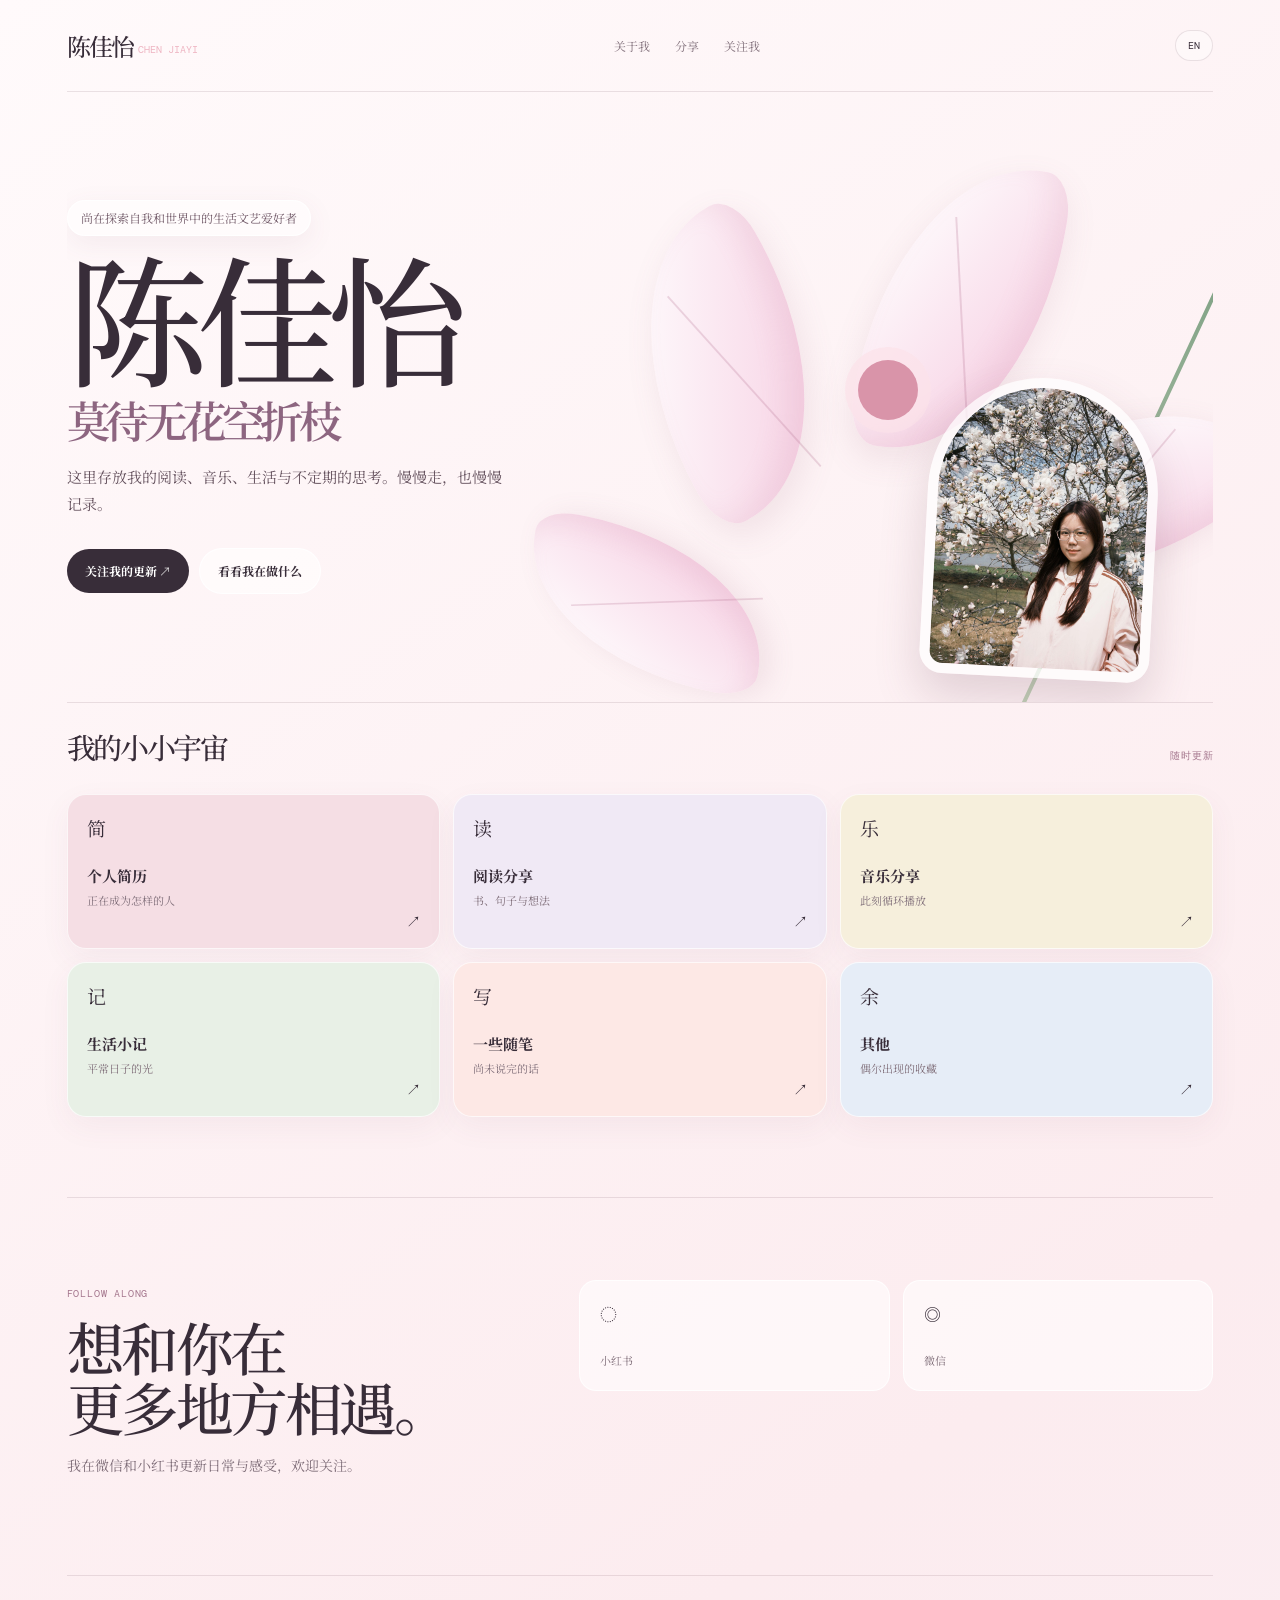
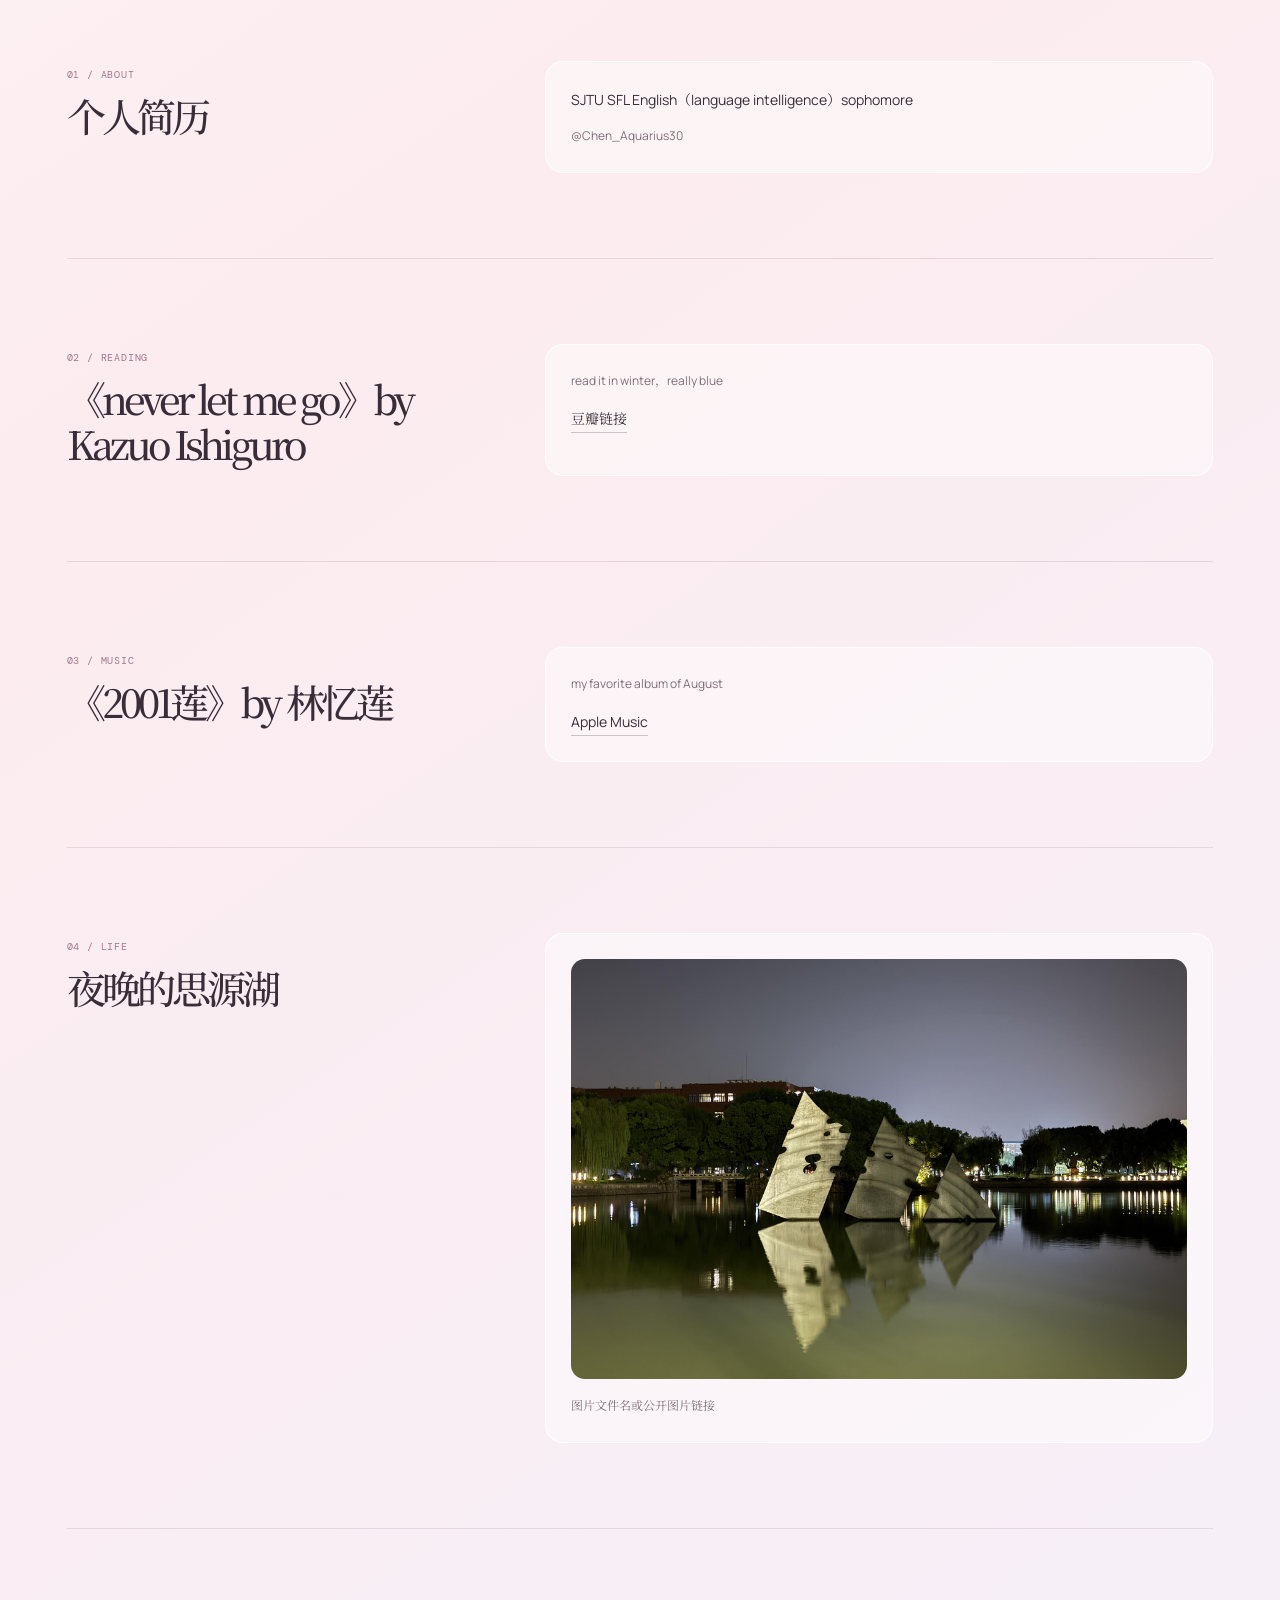
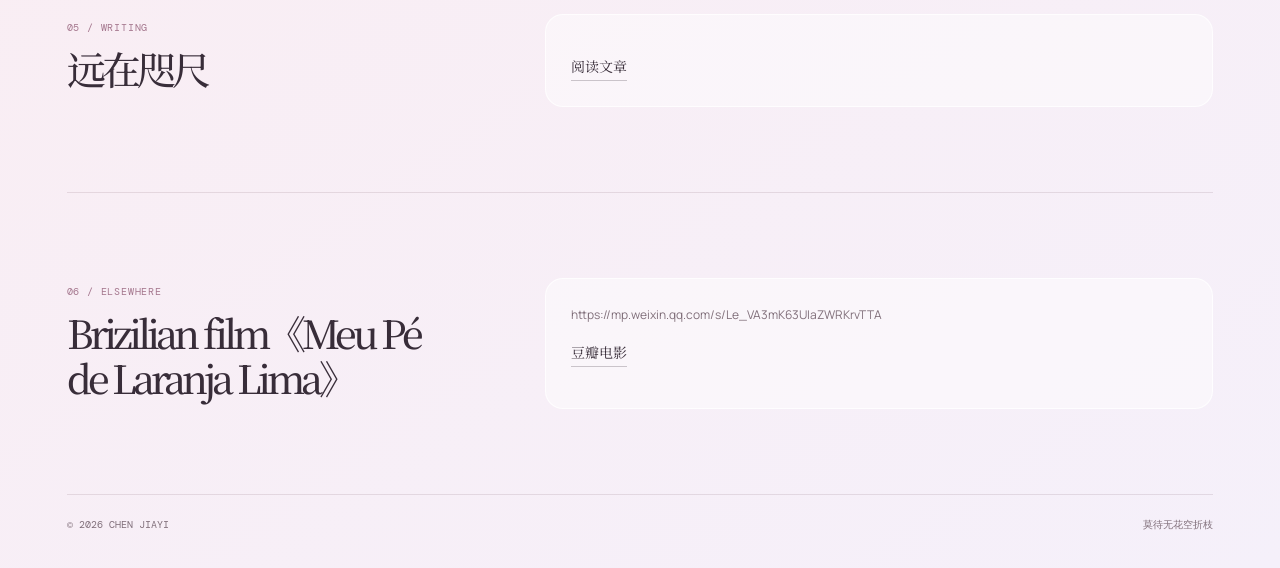
==== commit 4686ff58: "feat: add personal photo to homepage Co-authored-by: Copilot App <223556219+Copilot@users.noreply.gi" ====
--- a/index.html
+++ b/index.html
@@ -42,6 +42,7 @@
           <i class="petal p4"></i>
           <i class="flower-center"></i>
         </div>
+        <img class="profile-photo" src="./assets/chen-jiayi-profile.jpg" alt="陈佳怡在白玉兰花树下的照片" />
       </section>
 
       <section class="modules" id="sharing">
@@ -159,4 +160,3 @@
   <script src="script.js"></script>
 </body>
 </html>
-
--- a/style.css
+++ b/style.css
@@ -1,2 +1,2 @@
 @import url('https://fonts.googleapis.com/css2?family=DM+Mono&family=Manrope:wght@400;500;600;700&family=Noto+Serif+SC:wght@400;500;600;700&family=Playfair+Display:ital,wght@0,500;0,600;1,500;1,600&display=swap');
-:root{--ink:#382d39;--muted:#806f7a;--pink:#fcedf0;--rose:#eeb5c2;--lav:#eee9f5;--cream:#fffdfb;--line:rgba(93,58,75,.13);--glass:rgba(255,255,255,.55)}*{box-sizing:border-box}html{scroll-behavior:smooth}body{margin:0;background:linear-gradient(145deg,#fffafb 0%,#fcecef 45%,#f5f0fa 100%);color:var(--ink);font-family:Manrope,'Noto Serif SC',sans-serif}.shell{max-width:1370px;margin:auto;min-height:100vh;padding:0 5.2vw}.top{height:92px;display:flex;align-items:center;justify-content:space-between;border-bottom:1px solid var(--line)}.brand{font:500 24px 'Noto Serif SC',serif;letter-spacing:-.08em;color:var(--ink);text-decoration:none}.brand small{font:10px 'DM Mono';letter-spacing:0;color:var(--rose);vertical-align:middle;margin-left:5px}.menu{display:flex;align-items:center;gap:25px}.menu a{font-size:12px;color:var(--muted);text-decoration:none}.menu a:hover{color:var(--ink)}.lang{font:10px 'DM Mono';color:var(--ink);border:1px solid var(--line);background:rgba(255,255,255,.4);border-radius:20px;padding:8px 12px;cursor:pointer}.hero{min-height:610px;display:grid;grid-template-columns:1.08fr .92fr;align-items:center;position:relative;overflow:hidden}.intro{position:relative;z-index:3;padding:72px 0}.pill{display:inline-block;background:var(--glass);border:1px solid rgba(255,255,255,.9);box-shadow:0 8px 28px rgba(124,76,97,.08);border-radius:99px;padding:8px 13px;font-size:12px;color:#745d6b}.hero h1{font:500 clamp(5rem,11vw,10.5rem)/.79 'Playfair Display','Noto Serif SC',serif;letter-spacing:-.075em;margin:26px 0 13px}.hero-name{display:block;font:500 clamp(5rem,11vw,10.5rem)/.79 'Playfair Display','Noto Serif SC',serif;letter-spacing:-.075em}.hero-name.multiline-name{line-height:.79}.hero-slogan{display:block;font:600 clamp(1.55rem,3.4vw,3.25rem)/1 'Noto Serif SC';letter-spacing:-.12em;color:#8d6580;margin-top:25px}.summary{font-size:15px;line-height:1.8;max-width:445px;margin:22px 0;color:#66535f}.actions{display:flex;gap:10px;align-items:center;margin-top:30px}.button{border-radius:99px;padding:13px 18px;text-decoration:none;font-size:12px;font-weight:700}.button.primary{background:var(--ink);color:white}.button.secondary{color:var(--ink);background:var(--glass);border:1px solid rgba(255,255,255,.9)}.magnolia{position:absolute;right:-3%;width:54%;height:100%;top:0;z-index:1}.stem{position:absolute;right:19%;bottom:-7%;height:87%;width:4px;background:linear-gradient(#7b9e81,#c3d1b9);transform:rotate(25deg);border-radius:10px}.petal{position:absolute;width:190px;height:315px;background:linear-gradient(120deg,#fff 10%,#f7d3e5 80%);border-radius:88% 16% 86% 17%;transform-origin:bottom center;box-shadow:inset -15px -10px 30px rgba(205,132,166,.14),0 13px 35px rgba(144,99,121,.12)}.petal:after{content:"";position:absolute;width:2px;height:78%;left:53%;bottom:3%;background:rgba(181,111,144,.25);transform:rotate(-13deg)}.p1{left:12%;top:14%;transform:rotate(-29deg) scale(.93)}.p2{left:34%;top:8%;transform:rotate(10deg) scale(.95)}.p3{left:47%;top:27%;transform:rotate(53deg) scale(.85)}.p4{left:7%;top:36%;transform:rotate(-79deg) scale(.78)}.flower-center{position:absolute;top:44%;left:37%;width:60px;height:60px;background:#d994a9;border-radius:50%;z-index:2;box-shadow:0 0 0 13px rgba(252,227,234,.7)}.modules{border-top:1px solid var(--line);padding:23px 0 80px}.modules-head{display:flex;justify-content:space-between;align-items:baseline;margin-bottom:27px}.eyebrow{font:10px 'DM Mono';letter-spacing:.08em;color:#a4768d}.modules-head h2,.section-title{font:500 29px 'Noto Serif SC';letter-spacing:-.08em;margin:0}.module-grid{display:grid;grid-template-columns:repeat(3,1fr);gap:13px}.module{min-height:155px;border-radius:19px;padding:19px;position:relative;overflow:hidden;text-decoration:none;color:var(--ink);border:1px solid rgba(255,255,255,.72);box-shadow:0 10px 30px rgba(122,76,96,.06);transition:transform .2s}.module:hover{transform:translateY(-4px)}.module:nth-child(1){background:#f5dee4}.module:nth-child(2){background:#f0e9f5}.module:nth-child(3){background:#f6efdc}.module:nth-child(4){background:#e8f0e6}.module:nth-child(5){background:#fde8e5}.module:nth-child(6){background:#e6edf7}.module .icon{font:19px 'Noto Serif SC';display:block;margin-bottom:24px}.module strong{display:block;font-size:15px}.module small{display:block;margin-top:5px;font-size:11px;color:var(--muted)}.module b{position:absolute;right:18px;bottom:16px;font:15px 'DM Mono';font-weight:400}.quick{padding:82px 0;border-top:1px solid var(--line);display:grid;grid-template-columns:.8fr 1.2fr;gap:7vw}.quick h2{font:500 clamp(2.2rem,4.5vw,4.5rem)/1.05 'Playfair Display','Noto Serif SC';letter-spacing:-.06em;margin:15px 0}.quick p{font-size:14px;line-height:1.85;color:var(--muted);max-width:390px}.follow{display:grid;grid-template-columns:1fr 1fr;gap:13px;align-content:start}.follow a{border-radius:17px;padding:20px;background:var(--glass);border:1px solid rgba(255,255,255,.8);color:var(--ink);text-decoration:none;min-height:105px}.follow span{display:block;font-size:17px;margin-bottom:22px}.follow small{font-size:11px;color:var(--muted)}.detail{scroll-margin-top:25px;padding:85px 0;border-top:1px solid var(--line)}.detail-grid{display:grid;grid-template-columns:.72fr 1.28fr;gap:8vw}.detail-title{font:500 39px/1.15 'Noto Serif SC';letter-spacing:-.1em;margin:10px 0}.content-card{background:rgba(255,255,255,.42);border:1px solid rgba(255,255,255,.8);padding:25px;border-radius:18px;line-height:1.85;font-size:14px}.content-card p{margin:0}.content-card a{display:inline-block;margin-top:14px;color:var(--ink);text-decoration:none;border-bottom:1px solid rgba(56,45,57,.25)}.content-card img{display:block;width:100%;max-height:420px;object-fit:cover;border-radius:14px;margin-bottom:16px}.meta{margin-top:12px!important;font-size:12px;color:var(--muted)}.note{color:var(--muted);font-size:12px}.footer{display:flex;justify-content:space-between;border-top:1px solid var(--line);padding:23px 0 36px;font:10px 'DM Mono';color:var(--muted)}@media(max-width:760px){.shell{padding:0 21px}.top{height:72px}.menu{gap:11px}.menu a{font-size:10px}.brand{font-size:20px}.hero{min-height:650px;display:block}.intro{padding-top:76px}.hero h1{font-size:21vw}.hero-name{font-size:21vw}.summary{max-width:80%;font-size:13px}.magnolia{height:54%;width:95%;right:-23%;bottom:-1%;top:auto;opacity:.78}.petal{width:120px;height:200px}.module-grid{grid-template-columns:1fr 1fr}.module{min-height:135px}.quick,.detail-grid{grid-template-columns:1fr;gap:35px}.quick{padding:58px 0}.footer{gap:14px;flex-wrap:wrap}.actions{flex-wrap:wrap}.detail{padding:60px 0}}
+:root{--ink:#382d39;--muted:#806f7a;--pink:#fcedf0;--rose:#eeb5c2;--lav:#eee9f5;--cream:#fffdfb;--line:rgba(93,58,75,.13);--glass:rgba(255,255,255,.55)}*{box-sizing:border-box}html{scroll-behavior:smooth}body{margin:0;background:linear-gradient(145deg,#fffafb 0%,#fcecef 45%,#f5f0fa 100%);color:var(--ink);font-family:Manrope,'Noto Serif SC',sans-serif}.shell{max-width:1370px;margin:auto;min-height:100vh;padding:0 5.2vw}.top{height:92px;display:flex;align-items:center;justify-content:space-between;border-bottom:1px solid var(--line)}.brand{font:500 24px 'Noto Serif SC',serif;letter-spacing:-.08em;color:var(--ink);text-decoration:none}.brand small{font:10px 'DM Mono';letter-spacing:0;color:var(--rose);vertical-align:middle;margin-left:5px}.menu{display:flex;align-items:center;gap:25px}.menu a{font-size:12px;color:var(--muted);text-decoration:none}.menu a:hover{color:var(--ink)}.lang{font:10px 'DM Mono';color:var(--ink);border:1px solid var(--line);background:rgba(255,255,255,.4);border-radius:20px;padding:8px 12px;cursor:pointer}.hero{min-height:610px;display:grid;grid-template-columns:1.08fr .92fr;align-items:center;position:relative;overflow:hidden}.intro{position:relative;z-index:3;padding:72px 0}.pill{display:inline-block;background:var(--glass);border:1px solid rgba(255,255,255,.9);box-shadow:0 8px 28px rgba(124,76,97,.08);border-radius:99px;padding:8px 13px;font-size:12px;color:#745d6b}.hero h1{font:500 clamp(5rem,11vw,10.5rem)/.79 'Playfair Display','Noto Serif SC',serif;letter-spacing:-.075em;margin:26px 0 13px}.hero-name{display:block;font:500 clamp(5rem,11vw,10.5rem)/.79 'Playfair Display','Noto Serif SC',serif;letter-spacing:-.075em}.hero-name.multiline-name{line-height:.79}.hero-slogan{display:block;font:600 clamp(1.55rem,3.4vw,3.25rem)/1 'Noto Serif SC';letter-spacing:-.12em;color:#8d6580;margin-top:25px}.summary{font-size:15px;line-height:1.8;max-width:445px;margin:22px 0;color:#66535f}.actions{display:flex;gap:10px;align-items:center;margin-top:30px}.button{border-radius:99px;padding:13px 18px;text-decoration:none;font-size:12px;font-weight:700}.button.primary{background:var(--ink);color:white}.button.secondary{color:var(--ink);background:var(--glass);border:1px solid rgba(255,255,255,.9)}.magnolia{position:absolute;right:-3%;width:54%;height:100%;top:0;z-index:1}.profile-photo{position:absolute;z-index:2;right:5%;bottom:4%;width:230px;height:300px;object-fit:cover;object-position:58% center;border:10px solid rgba(255,255,255,.72);border-radius:120px 120px 24px 24px;box-shadow:0 22px 46px rgba(115,73,93,.2);transform:rotate(3deg)}.stem{position:absolute;right:19%;bottom:-7%;height:87%;width:4px;background:linear-gradient(#7b9e81,#c3d1b9);transform:rotate(25deg);border-radius:10px}.petal{position:absolute;width:190px;height:315px;background:linear-gradient(120deg,#fff 10%,#f7d3e5 80%);border-radius:88% 16% 86% 17%;transform-origin:bottom center;box-shadow:inset -15px -10px 30px rgba(205,132,166,.14),0 13px 35px rgba(144,99,121,.12)}.petal:after{content:"";position:absolute;width:2px;height:78%;left:53%;bottom:3%;background:rgba(181,111,144,.25);transform:rotate(-13deg)}.p1{left:12%;top:14%;transform:rotate(-29deg) scale(.93)}.p2{left:34%;top:8%;transform:rotate(10deg) scale(.95)}.p3{left:47%;top:27%;transform:rotate(53deg) scale(.85)}.p4{left:7%;top:36%;transform:rotate(-79deg) scale(.78)}.flower-center{position:absolute;top:44%;left:37%;width:60px;height:60px;background:#d994a9;border-radius:50%;z-index:2;box-shadow:0 0 0 13px rgba(252,227,234,.7)}.modules{border-top:1px solid var(--line);padding:23px 0 80px}.modules-head{display:flex;justify-content:space-between;align-items:baseline;margin-bottom:27px}.eyebrow{font:10px 'DM Mono';letter-spacing:.08em;color:#a4768d}.modules-head h2,.section-title{font:500 29px 'Noto Serif SC';letter-spacing:-.08em;margin:0}.module-grid{display:grid;grid-template-columns:repeat(3,1fr);gap:13px}.module{min-height:155px;border-radius:19px;padding:19px;position:relative;overflow:hidden;text-decoration:none;color:var(--ink);border:1px solid rgba(255,255,255,.72);box-shadow:0 10px 30px rgba(122,76,96,.06);transition:transform .2s}.module:hover{transform:translateY(-4px)}.module:nth-child(1){background:#f5dee4}.module:nth-child(2){background:#f0e9f5}.module:nth-child(3){background:#f6efdc}.module:nth-child(4){background:#e8f0e6}.module:nth-child(5){background:#fde8e5}.module:nth-child(6){background:#e6edf7}.module .icon{font:19px 'Noto Serif SC';display:block;margin-bottom:24px}.module strong{display:block;font-size:15px}.module small{display:block;margin-top:5px;font-size:11px;color:var(--muted)}.module b{position:absolute;right:18px;bottom:16px;font:15px 'DM Mono';font-weight:400}.quick{padding:82px 0;border-top:1px solid var(--line);display:grid;grid-template-columns:.8fr 1.2fr;gap:7vw}.quick h2{font:500 clamp(2.2rem,4.5vw,4.5rem)/1.05 'Playfair Display','Noto Serif SC';letter-spacing:-.06em;margin:15px 0}.quick p{font-size:14px;line-height:1.85;color:var(--muted);max-width:390px}.follow{display:grid;grid-template-columns:1fr 1fr;gap:13px;align-content:start}.follow a{border-radius:17px;padding:20px;background:var(--glass);border:1px solid rgba(255,255,255,.8);color:var(--ink);text-decoration:none;min-height:105px}.follow span{display:block;font-size:17px;margin-bottom:22px}.follow small{font-size:11px;color:var(--muted)}.detail{scroll-margin-top:25px;padding:85px 0;border-top:1px solid var(--line)}.detail-grid{display:grid;grid-template-columns:.72fr 1.28fr;gap:8vw}.detail-title{font:500 39px/1.15 'Noto Serif SC';letter-spacing:-.1em;margin:10px 0}.content-card{background:rgba(255,255,255,.42);border:1px solid rgba(255,255,255,.8);padding:25px;border-radius:18px;line-height:1.85;font-size:14px}.content-card p{margin:0}.content-card a{display:inline-block;margin-top:14px;color:var(--ink);text-decoration:none;border-bottom:1px solid rgba(56,45,57,.25)}.content-card img{display:block;width:100%;max-height:420px;object-fit:cover;border-radius:14px;margin-bottom:16px}.meta{margin-top:12px!important;font-size:12px;color:var(--muted)}.note{color:var(--muted);font-size:12px}.footer{display:flex;justify-content:space-between;border-top:1px solid var(--line);padding:23px 0 36px;font:10px 'DM Mono';color:var(--muted)}@media(max-width:760px){.shell{padding:0 21px}.top{height:72px}.menu{gap:11px}.menu a{font-size:10px}.brand{font-size:20px}.hero{min-height:650px;display:block}.intro{padding-top:76px}.hero h1{font-size:21vw}.hero-name{font-size:21vw}.summary{max-width:80%;font-size:13px}.magnolia{height:54%;width:95%;right:-23%;bottom:-1%;top:auto;opacity:.78}.profile-photo{width:145px;height:190px;right:4%;bottom:2%;border-width:7px;border-radius:80px 80px 16px 16px}.petal{width:120px;height:200px}.module-grid{grid-template-columns:1fr 1fr}.module{min-height:135px}.quick,.detail-grid{grid-template-columns:1fr;gap:35px}.quick{padding:58px 0}.footer{gap:14px;flex-wrap:wrap}.actions{flex-wrap:wrap}.detail{padding:60px 0}}
